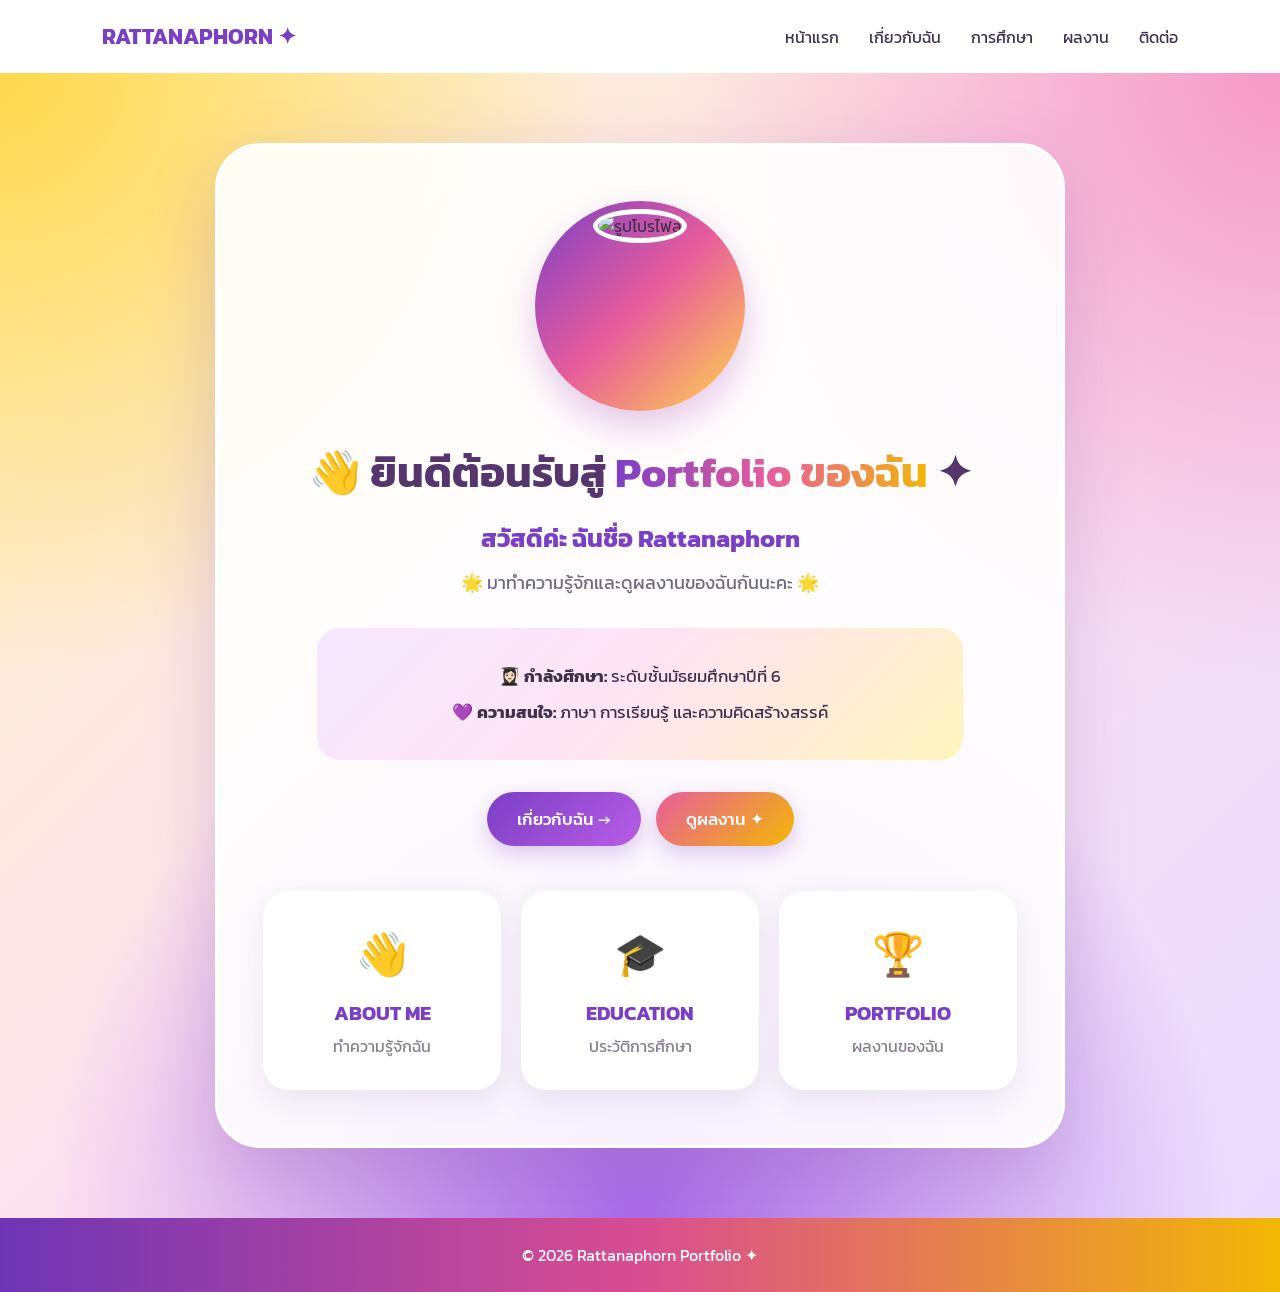
==== index.html @ 3941ef9f "index.html" ====
<!DOCTYPE html>
<html lang="th">

<head>
    <meta charset="UTF-8">
    <meta name="viewport" content="width=device-width, initial-scale=1.0">

    <title>Rattanaphorn Portfolio</title>

    <link rel="stylesheet" href="style.css">
</head>


<body>

    <!-- เมนู -->
    <nav>

        <div class="logo">
            RATTANAPHORN ✦
        </div>

        <ul>
            <li><a href="index.html">หน้าแรก</a></li>
            <li><a href="about.html">เกี่ยวกับฉัน</a></li>
            <li><a href="education.html">การศึกษา</a></li>
            <li><a href="portfolio.html">ผลงาน</a></li>
            <li><a href="contact.html">ติดต่อ</a></li>
        </ul>

    </nav>


    <!-- พื้นหลัง -->
    <main class="background">

        <!-- การ์ด Portfolio -->
        <div class="portfolio-card">


            <!-- รูปโปรไฟล์ -->
            <div class="profile-box">

                <img src="profile.jpg" alt="รูปโปรไฟล์">

            </div>


            <!-- ข้อความต้อนรับ -->

            <h1>
                👋 ยินดีต้อนรับสู่
                <span>Portfolio ของฉัน</span>
                ✦
            </h1>


            <h2>
                สวัสดีค่ะ ฉันชื่อ Rattanaphorn
            </h2>


            <p class="nickname">
                🌟 มาทำความรู้จักและดูผลงานของฉันกันนะคะ 🌟
            </p>


            <!-- ข้อมูลสั้น ๆ -->

            <div class="intro-box">

                <p>
                    👩🏻‍🎓 <b>กำลังศึกษา:</b> ระดับชั้นมัธยมศึกษาปีที่ 6
                </p>

                <p>
                    💜 <b>ความสนใจ:</b> ภาษา การเรียนรู้ และความคิดสร้างสรรค์
                </p>

            </div>


            <!-- ปุ่ม -->

            <div class="buttons">

                <a href="about.html" class="btn">
                    เกี่ยวกับฉัน →
                </a>

                <a href="portfolio.html" class="btn second-btn">
                    ดูผลงาน ✦
                </a>

            </div>


            <!-- กล่องเมนู -->

            <section class="menu-cards">

                <a href="about.html" class="mini-card">

                    <div class="emoji">👋</div>

                    <h3>ABOUT ME</h3>

                    <p>ทำความรู้จักฉัน</p>

                </a>


                <a href="education.html" class="mini-card">

                    <div class="emoji">🎓</div>

                    <h3>EDUCATION</h3>

                    <p>ประวัติการศึกษา</p>

                </a>


                <a href="portfolio.html" class="mini-card">

                    <div class="emoji">🏆</div>

                    <h3>PORTFOLIO</h3>

                    <p>ผลงานของฉัน</p>

                </a>


            </section>

        </div>

    </main>


    <footer>

        © 2026 Rattanaphorn Portfolio ✦

    </footer>


</body>

</html>
---- style.css ----
@import url('https://fonts.googleapis.com/css2?family=Kanit:wght@300;400;500;600;700&display=swap');

* {
    margin: 0;
    padding: 0;
    box-sizing: border-box;
}

body {
    font-family: 'Kanit', sans-serif;
    color: #40304f;
}


/* =====================
        เมนู
===================== */

nav {
    background: rgba(255,255,255,0.92);
    padding: 20px 8%;
    display: flex;
    justify-content: space-between;
    align-items: center;
    box-shadow: 0 4px 20px rgba(120,70,150,0.08);
}

.logo {
    font-size: 22px;
    font-weight: 700;
    color: #7b3fc6;
}

nav ul {
    display: flex;
    list-style: none;
    gap: 30px;
}

nav ul li a {
    text-decoration: none;
    color: #40304f;
    font-size: 16px;
    transition: 0.3s;
}

nav ul li a:hover {
    color: #e85d9b;
}


/* =====================
       พื้นหลัง
===================== */

.background {
    min-height: 100vh;
    padding: 70px 20px;

    background:
        radial-gradient(circle at top left, #ffd84d, transparent 35%),
        radial-gradient(circle at top right, #f59ac5, transparent 35%),
        radial-gradient(circle at bottom center, #a96be8, transparent 45%),
        linear-gradient(135deg, #fff5c9, #fce1f0, #eadcff);
}


/* =====================
       การ์ดหลัก
===================== */

.portfolio-card {
    width: 100%;
    max-width: 850px;
    margin: auto;

    background: rgba(255,255,255,0.9);

    border-radius: 45px;

    padding: 55px 45px;

    text-align: center;

    box-shadow:
        0 25px 70px rgba(112,60,150,0.22);

    border: 3px solid white;
}


/* =====================
       รูปโปรไฟล์
===================== */

.profile-box {
    width: 210px;
    height: 210px;

    margin: 0 auto 30px;

    padding: 8px;

    border-radius: 50%;

    background:
        linear-gradient(
            135deg,
            #7b3fc6,
            #e85d9b,
            #ffd84d
        );

    box-shadow:
        0 15px 35px rgba(170,80,180,0.3);
}

.profile-box img {
    width: 100%;
    height: 100%;

    object-fit: cover;

    border-radius: 50%;

    border: 5px solid white;
}


/* =====================
         ข้อความ
===================== */

h1 {
    font-size: 42px;
    margin-bottom: 15px;
    color: #56346e;
}

h1 span {
    background: linear-gradient(
        90deg,
        #7b3fc6,
        #e85d9b,
        #f2b705
    );

    -webkit-background-clip: text;
    -webkit-text-fill-color: transparent;
}

h2 {
    font-size: 25px;
    margin-bottom: 12px;
    color: #7b3fc6;
}

.nickname {
    font-size: 18px;
    color: #75677e;
    margin-bottom: 30px;
}


/* =====================
       กล่องข้อมูล
===================== */

.intro-box {
    background:
        linear-gradient(
            135deg,
            #f4e8ff,
            #ffe4f1,
            #fff4bd
        );

    border-radius: 25px;

    padding: 25px;

    max-width: 650px;

    margin: 0 auto 30px;

    border: 2px solid rgba(255,255,255,0.8);
}

.intro-box p {
    font-size: 17px;
    margin: 10px;
}


/* =====================
          ปุ่ม
===================== */

.buttons {
    display: flex;
    justify-content: center;
    gap: 15px;
    margin-bottom: 45px;
}

.btn {
    text-decoration: none;

    padding: 14px 30px;

    border-radius: 30px;

    color: white;

    font-size: 17px;

    font-weight: 500;

    background:
        linear-gradient(
            135deg,
            #7b3fc6,
            #b85de5
        );

    transition: 0.3s;

    box-shadow:
        0 8px 20px rgba(123,63,198,0.25);
}

.btn:hover {
    transform: translateY(-5px);
}


/* ปุ่มผลงาน */

.second-btn {
    background:
        linear-gradient(
            135deg,
            #e85d9b,
            #f2b705
        );
}


/* =====================
       การ์ดเมนู
===================== */

.menu-cards {
    display: grid;

    grid-template-columns:
        repeat(3, 1fr);

    gap: 20px;
}

.mini-card {
    text-decoration: none;

    color: #40304f;

    padding: 30px 15px;

    background: white;

    border-radius: 25px;

    box-shadow:
        0 10px 30px rgba(100,60,130,0.1);

    transition: 0.3s;

    border: 2px solid transparent;
}

.mini-card:hover {
    transform: translateY(-10px);

    border-color: #e85d9b;

    box-shadow:
        0 20px 40px rgba(180,80,160,0.2);
}

.emoji {
    font-size: 42px;
    margin-bottom: 12px;
}

.mini-card h3 {
    color: #7b3fc6;
    font-size: 20px;
}

.mini-card p {
    color: #8a7d91;
    margin-top: 6px;
}


/* =====================
        Footer
===================== */

footer {
    text-align: center;

    padding: 25px;

    color: white;

    background:
        linear-gradient(
            90deg,
            #6d35b5,
            #d94d91,
            #f2b705
        );
}


/* =====================
        มือถือ
===================== */

@media (max-width: 750px) {

    nav {
        flex-direction: column;
        gap: 15px;
    }

    nav ul {
        flex-wrap: wrap;
        justify-content: center;
        gap: 15px;
    }

    .portfolio-card {
        padding: 40px 20px;
        border-radius: 30px;
    }

    h1 {
        font-size: 30px;
    }

    .profile-box {
        width: 170px;
        height: 170px;
    }

    .menu-cards {
        grid-template-columns: 1fr;
    }

    .buttons {
        flex-direction: column;
        align-items: center;
    }
}
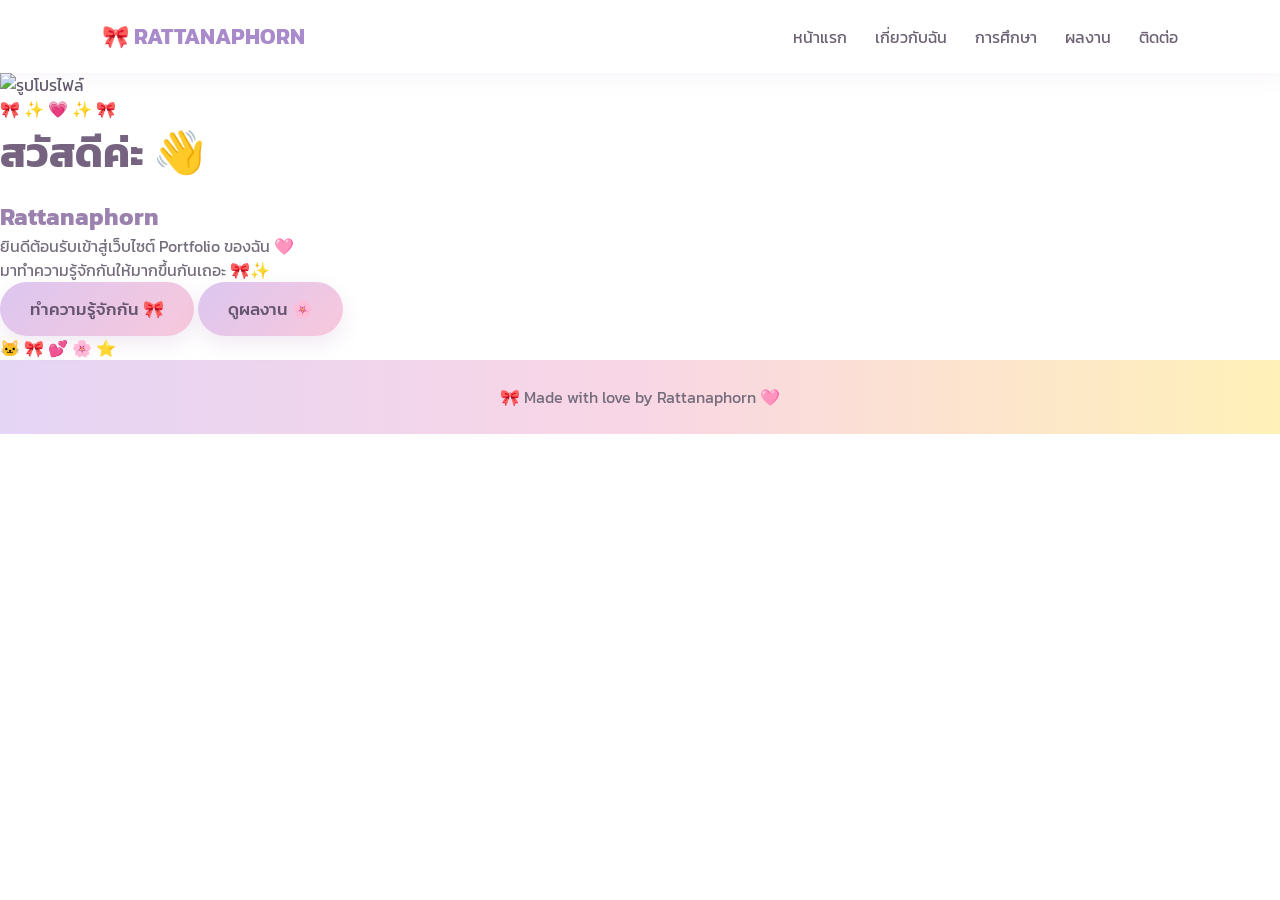
==== commit 8526e294: "index.html" ====
--- a/index.html
+++ b/index.html
@@ -1,138 +1,54 @@
 <!DOCTYPE html>
 <html lang="th">
-
 <head>
     <meta charset="UTF-8">
     <meta name="viewport" content="width=device-width, initial-scale=1.0">
-
     <title>Rattanaphorn Portfolio</title>
-
     <link rel="stylesheet" href="style.css">
 </head>
 
-
 <body>
 
-    <!-- เมนู -->
-    <nav>
-
-        <div class="logo">
-            RATTANAPHORN ✦
-        </div>
+    <nav class="navbar">
+        <div class="logo">🎀 RATTANAPHORN</div>
 
         <ul>
-            <li><a href="index.html">หน้าแรก</a></li>
+            <li><a href="index.html" class="active">หน้าแรก</a></li>
             <li><a href="about.html">เกี่ยวกับฉัน</a></li>
             <li><a href="education.html">การศึกษา</a></li>
             <li><a href="portfolio.html">ผลงาน</a></li>
             <li><a href="contact.html">ติดต่อ</a></li>
         </ul>
-
     </nav>
 
 
-    <!-- พื้นหลัง -->
-    <main class="background">
+    <main class="hero">
 
-        <!-- การ์ด Portfolio -->
-        <div class="portfolio-card">
+        <div class="hero-content">
 
-
-            <!-- รูปโปรไฟล์ -->
-            <div class="profile-box">
-
+            <div class="profile-circle">
                 <img src="profile.jpg" alt="รูปโปรไฟล์">
-
             </div>
 
+            <div class="sparkles">🎀 ✨ 💗 ✨ 🎀</div>
 
-            <!-- ข้อความต้อนรับ -->
+            <h1>สวัสดีค่ะ 👋</h1>
 
-            <h1>
-                👋 ยินดีต้อนรับสู่
-                <span>Portfolio ของฉัน</span>
-                ✦
-            </h1>
+            <h2>Rattanaphorn</h2>
 
-
-            <h2>
-                สวัสดีค่ะ ฉันชื่อ Rattanaphorn
-            </h2>
-
-
-            <p class="nickname">
-                🌟 มาทำความรู้จักและดูผลงานของฉันกันนะคะ 🌟
+            <p>
+                ยินดีต้อนรับเข้าสู่เว็บไซต์ Portfolio ของฉัน 🩷<br>
+                มาทำความรู้จักกันให้มากขึ้นกันเถอะ 🎀✨
             </p>
 
-
-            <!-- ข้อมูลสั้น ๆ -->
-
-            <div class="intro-box">
-
-                <p>
-                    👩🏻‍🎓 <b>กำลังศึกษา:</b> ระดับชั้นมัธยมศึกษาปีที่ 6
-                </p>
-
-                <p>
-                    💜 <b>ความสนใจ:</b> ภาษา การเรียนรู้ และความคิดสร้างสรรค์
-                </p>
-
+            <div class="hero-buttons">
+                <a href="about.html" class="btn">ทำความรู้จักกัน 🎀</a>
+                <a href="portfolio.html" class="btn btn-yellow">ดูผลงาน 🌸</a>
             </div>
 
-
-            <!-- ปุ่ม -->
-
-            <div class="buttons">
-
-                <a href="about.html" class="btn">
-                    เกี่ยวกับฉัน →
-                </a>
-
-                <a href="portfolio.html" class="btn second-btn">
-                    ดูผลงาน ✦
-                </a>
-
+            <div class="cute-icons">
+                🐱 🎀 💕 🌸 ⭐
             </div>
-
-
-            <!-- กล่องเมนู -->
-
-            <section class="menu-cards">
-
-                <a href="about.html" class="mini-card">
-
-                    <div class="emoji">👋</div>
-
-                    <h3>ABOUT ME</h3>
-
-                    <p>ทำความรู้จักฉัน</p>
-
-                </a>
-
-
-                <a href="education.html" class="mini-card">
-
-                    <div class="emoji">🎓</div>
-
-                    <h3>EDUCATION</h3>
-
-                    <p>ประวัติการศึกษา</p>
-
-                </a>
-
-
-                <a href="portfolio.html" class="mini-card">
-
-                    <div class="emoji">🏆</div>
-
-                    <h3>PORTFOLIO</h3>
-
-                    <p>ผลงานของฉัน</p>
-
-                </a>
-
-
-            </section>
 
         </div>
 
@@ -140,12 +56,8 @@
 
 
     <footer>
-
-        © 2026 Rattanaphorn Portfolio ✦
-
+        <p>🎀 Made with love by Rattanaphorn 🩷</p>
     </footer>
 
-
 </body>
-
 </html>
--- a/style.css
+++ b/style.css
@@ -8,7 +8,7 @@
 
 body {
     font-family: 'Kanit', sans-serif;
-    color: #40304f;
+    color: #5f5668;
 }
 
 
@@ -17,64 +17,95 @@
 ===================== */
 
 nav {
-    background: rgba(255,255,255,0.92);
+    background: rgba(255, 255, 255, 0.85);
+
     padding: 20px 8%;
+
     display: flex;
     justify-content: space-between;
     align-items: center;
-    box-shadow: 0 4px 20px rgba(120,70,150,0.08);
+
+    box-shadow: 0 4px 20px rgba(150, 120, 170, 0.08);
+
+    backdrop-filter: blur(10px);
 }
 
 .logo {
     font-size: 22px;
     font-weight: 700;
-    color: #7b3fc6;
+    color: #a98acb;
 }
 
 nav ul {
     display: flex;
     list-style: none;
-    gap: 30px;
+    gap: 28px;
 }
 
 nav ul li a {
     text-decoration: none;
-    color: #40304f;
+    color: #6b6173;
     font-size: 16px;
     transition: 0.3s;
 }
 
 nav ul li a:hover {
-    color: #e85d9b;
-}
-
-
-/* =====================
-       พื้นหลัง
-===================== */
-
-.background {
+    color: #e6a6c2;
+}
+
+
+/* =====================
+       พื้นหลังหน้าแรก
+===================== */
+
+.background,
+.page-background {
+
     min-height: 100vh;
+
     padding: 70px 20px;
 
     background:
-        radial-gradient(circle at top left, #ffd84d, transparent 35%),
-        radial-gradient(circle at top right, #f59ac5, transparent 35%),
-        radial-gradient(circle at bottom center, #a96be8, transparent 45%),
-        linear-gradient(135deg, #fff5c9, #fce1f0, #eadcff);
-}
-
-
-/* =====================
-       การ์ดหลัก
+
+    radial-gradient(
+        circle at top left,
+        #fff1b8,
+        transparent 35%
+    ),
+
+    radial-gradient(
+        circle at top right,
+        #f8c8dc,
+        transparent 35%
+    ),
+
+    radial-gradient(
+        circle at bottom center,
+        #dcc6f0,
+        transparent 45%
+    ),
+
+    linear-gradient(
+        135deg,
+        #fffdf8,
+        #fff8fc,
+        #f7f2ff
+    );
+}
+
+
+/* =====================
+      หน้าแรก
 ===================== */
 
 .portfolio-card {
+
     width: 100%;
     max-width: 850px;
+
     margin: auto;
 
-    background: rgba(255,255,255,0.9);
+    background: rgba(255, 255, 255, 0.88);
 
     border-radius: 45px;
 
@@ -83,9 +114,9 @@
     text-align: center;
 
     box-shadow:
-        0 25px 70px rgba(112,60,150,0.22);
-
-    border: 3px solid white;
+    0 20px 60px rgba(150, 120, 170, 0.15);
+
+    border: 2px solid white;
 }
 
 
@@ -94,6 +125,7 @@
 ===================== */
 
 .profile-box {
+
     width: 210px;
     height: 210px;
 
@@ -104,18 +136,20 @@
     border-radius: 50%;
 
     background:
-        linear-gradient(
-            135deg,
-            #7b3fc6,
-            #e85d9b,
-            #ffd84d
-        );
-
-    box-shadow:
-        0 15px 35px rgba(170,80,180,0.3);
+
+    linear-gradient(
+        135deg,
+        #dcc6f0,
+        #f8c8dc,
+        #fff1b8
+    );
+
+    box-shadow:
+    0 15px 35px rgba(180, 140, 190, 0.2);
 }
 
 .profile-box img {
+
     width: 100%;
     height: 100%;
 
@@ -134,15 +168,18 @@
 h1 {
     font-size: 42px;
     margin-bottom: 15px;
-    color: #56346e;
+    color: #75637f;
 }
 
 h1 span {
-    background: linear-gradient(
+
+    background:
+
+    linear-gradient(
         90deg,
-        #7b3fc6,
-        #e85d9b,
-        #f2b705
+        #b99ad8,
+        #e6a6c2,
+        #e8c96a
     );
 
     -webkit-background-clip: text;
@@ -150,45 +187,11 @@
 }
 
 h2 {
-    font-size: 25px;
-    margin-bottom: 12px;
-    color: #7b3fc6;
-}
-
-.nickname {
-    font-size: 18px;
-    color: #75677e;
-    margin-bottom: 30px;
-}
-
-
-/* =====================
-       กล่องข้อมูล
-===================== */
-
-.intro-box {
-    background:
-        linear-gradient(
-            135deg,
-            #f4e8ff,
-            #ffe4f1,
-            #fff4bd
-        );
-
-    border-radius: 25px;
-
-    padding: 25px;
-
-    max-width: 650px;
-
-    margin: 0 auto 30px;
-
-    border: 2px solid rgba(255,255,255,0.8);
-}
-
-.intro-box p {
-    font-size: 17px;
-    margin: 10px;
+    color: #9b82ae;
+}
+
+p {
+    color: #756d7c;
 }
 
 
@@ -197,130 +200,516 @@
 ===================== */
 
 .buttons {
+
     display: flex;
     justify-content: center;
+
     gap: 15px;
+
     margin-bottom: 45px;
 }
 
 .btn {
+
+    display: inline-block;
+
     text-decoration: none;
 
     padding: 14px 30px;
 
     border-radius: 30px;
 
-    color: white;
+    color: #66556f;
 
     font-size: 17px;
 
     font-weight: 500;
 
     background:
-        linear-gradient(
-            135deg,
-            #7b3fc6,
-            #b85de5
-        );
+
+    linear-gradient(
+        135deg,
+        #dcc6f0,
+        #f8c8dc
+    );
 
     transition: 0.3s;
 
     box-shadow:
-        0 8px 20px rgba(123,63,198,0.25);
+    0 8px 20px rgba(180, 140, 190, 0.18);
 }
 
 .btn:hover {
+
     transform: translateY(-5px);
-}
-
-
-/* ปุ่มผลงาน */
+
+    box-shadow:
+    0 15px 30px rgba(180, 140, 190, 0.25);
+}
+
+
+/* ปุ่มที่สอง */
 
 .second-btn {
-    background:
-        linear-gradient(
-            135deg,
-            #e85d9b,
-            #f2b705
-        );
-}
-
-
-/* =====================
-       การ์ดเมนู
-===================== */
-
-.menu-cards {
+
+    background:
+
+    linear-gradient(
+        135deg,
+        #fff1b8,
+        #f8c8dc
+    );
+}
+
+
+/* =====================
+      หัวข้อหน้า
+===================== */
+
+.page-container {
+
+    max-width: 1100px;
+    margin: auto;
+}
+
+.page-title {
+
+    text-align: center;
+
+    margin-bottom: 55px;
+}
+
+.page-title span {
+
+    font-size: 50px;
+}
+
+.page-title h1 {
+
+    margin-top: 10px;
+}
+
+.page-title p {
+
+    font-size: 18px;
+}
+
+
+/* =====================
+          ABOUT
+===================== */
+
+.about-grid {
+
     display: grid;
 
-    grid-template-columns:
-        repeat(3, 1fr);
-
-    gap: 20px;
-}
-
-.mini-card {
-    text-decoration: none;
-
-    color: #40304f;
-
-    padding: 30px 15px;
-
-    background: white;
+    grid-template-columns: 1fr 1.5fr;
+
+    gap: 45px;
+
+    align-items: center;
+
+    background: rgba(255,255,255,0.88);
+
+    padding: 45px;
+
+    border-radius: 40px;
+
+    box-shadow:
+    0 20px 50px rgba(150,120,170,0.12);
+}
+
+
+/* รูปหน้า About */
+
+.about-image {
+
+    width: 100%;
+
+    max-width: 350px;
+
+    margin: auto;
+
+    padding: 8px;
+
+    border-radius: 35px;
+
+    background:
+
+    linear-gradient(
+        135deg,
+        #dcc6f0,
+        #f8c8dc,
+        #fff1b8
+    );
+}
+
+.about-image img {
+
+    width: 100%;
+
+    display: block;
+
+    border-radius: 28px;
+}
+
+
+/* ข้อมูล About */
+
+.about-info h2 {
+
+    font-size: 30px;
+}
+
+.about-info p {
+
+    font-size: 17px;
+
+    line-height: 1.8;
+
+    margin-bottom: 15px;
+}
+
+
+.info-list {
+
+    margin: 25px 0;
+}
+
+.info-item {
+
+    background:
+
+    linear-gradient(
+        90deg,
+        #f4edfb,
+        #fff0f6
+    );
+
+    padding: 15px 20px;
+
+    border-radius: 18px;
+
+    margin-bottom: 12px;
+
+    color: #7b6b85;
+}
+
+.info-item span {
+
+    display: block;
+
+    color: #a98acb;
+
+    margin-top: 5px;
+}
+
+
+/* สิ่งที่สนใจ */
+
+.section-heading {
+
+    text-align: center;
+
+    margin: 70px 0 30px;
+}
+
+.interest-grid {
+
+    display: grid;
+
+    grid-template-columns: repeat(3, 1fr);
+
+    gap: 25px;
+}
+
+.interest-card {
+
+    background: rgba(255,255,255,0.9);
+
+    padding: 35px 25px;
+
+    border-radius: 30px;
+
+    text-align: center;
+
+    transition: 0.3s;
+
+    box-shadow:
+    0 10px 30px rgba(150,120,170,0.1);
+}
+
+.interest-card:hover {
+
+    transform: translateY(-10px);
+}
+
+.emoji {
+
+    font-size: 42px;
+
+    margin-bottom: 12px;
+}
+
+.interest-card h3 {
+
+    color: #a98acb;
+
+    margin-bottom: 10px;
+}
+
+
+/* =====================
+        EDUCATION
+===================== */
+
+.timeline {
+
+    max-width: 850px;
+
+    margin: auto;
+}
+
+.education-card {
+
+    display: flex;
+
+    gap: 25px;
+
+    align-items: center;
+
+    background: rgba(255,255,255,0.9);
+
+    padding: 30px;
+
+    border-radius: 30px;
+
+    margin-bottom: 25px;
+
+    box-shadow:
+    0 10px 30px rgba(150,120,170,0.1);
+
+    transition: 0.3s;
+}
+
+.education-card:hover {
+
+    transform: translateX(10px);
+}
+
+.education-icon {
+
+    font-size: 45px;
+
+    width: 90px;
+    height: 90px;
+
+    display: flex;
+
+    justify-content: center;
+    align-items: center;
 
     border-radius: 25px;
 
-    box-shadow:
-        0 10px 30px rgba(100,60,130,0.1);
+    background:
+
+    linear-gradient(
+        135deg,
+        #dcc6f0,
+        #f8c8dc,
+        #fff1b8
+    );
+}
+
+.year {
+
+    color: #d89ab8;
+
+    font-weight: 600;
+}
+
+.education-content h3 {
+
+    color: #a98acb;
+
+    margin-bottom: 8px;
+}
+
+
+/* เป้าหมาย */
+
+.goal-card {
+
+    text-align: center;
+
+    max-width: 750px;
+
+    margin: 60px auto 0;
+
+    padding: 45px;
+
+    background:
+
+    linear-gradient(
+        135deg,
+        #e5d5f5,
+        #f9d6e5,
+        #fff1b8
+    );
+
+    border-radius: 40px;
+
+    box-shadow:
+    0 20px 50px rgba(150,120,170,0.15);
+}
+
+.goal-icon {
+
+    font-size: 50px;
+}
+
+.goal-card h2 {
+
+    margin: 15px;
+
+    color: #806b8d;
+}
+
+.goal-card p {
+
+    font-size: 17px;
+
+    line-height: 1.8;
+
+    margin-bottom: 25px;
+}
+
+
+/* =====================
+         PORTFOLIO
+===================== */
+
+.portfolio-grid {
+
+    display: grid;
+
+    grid-template-columns: repeat(2, 1fr);
+
+    gap: 30px;
+}
+
+.work-card {
+
+    background: rgba(255,255,255,0.92);
+
+    border-radius: 30px;
+
+    overflow: hidden;
+
+    box-shadow:
+    0 15px 40px rgba(150,120,170,0.12);
 
     transition: 0.3s;
-
-    border: 2px solid transparent;
-}
-
-.mini-card:hover {
-    transform: translateY(-10px);
-
-    border-color: #e85d9b;
-
-    box-shadow:
-        0 20px 40px rgba(180,80,160,0.2);
-}
-
-.emoji {
-    font-size: 42px;
-    margin-bottom: 12px;
-}
-
-.mini-card h3 {
-    color: #7b3fc6;
-    font-size: 20px;
-}
-
-.mini-card p {
-    color: #8a7d91;
-    margin-top: 6px;
-}
-
-
-/* =====================
-        Footer
+}
+
+.work-card:hover {
+
+    transform: translateY(-12px);
+}
+
+.work-image {
+
+    height: 250px;
+
+    overflow: hidden;
+
+    background:
+
+    linear-gradient(
+        135deg,
+        #f3eafa,
+        #fde7f0,
+        #fff5ca
+    );
+}
+
+.work-image img {
+
+    width: 100%;
+    height: 100%;
+
+    object-fit: cover;
+
+    transition: 0.5s;
+}
+
+.work-card:hover img {
+
+    transform: scale(1.08);
+}
+
+.work-info {
+
+    padding: 25px;
+}
+
+.work-info h2 {
+
+    margin: 12px 0;
+}
+
+
+/* ป้าย */
+
+.tag {
+
+    display: inline-block;
+
+    padding: 6px 15px;
+
+    border-radius: 20px;
+
+    color: #67576f;
+
+    font-size: 14px;
+}
+
+.purple {
+
+    background: #e5d5f5;
+}
+
+.pink {
+
+    background: #f9d6e5;
+}
+
+.yellow {
+
+    background: #fff1b8;
+}
+
+
+/* =====================
+         Footer
 ===================== */
 
 footer {
+
     text-align: center;
 
     padding: 25px;
 
-    color: white;
-
-    background:
-        linear-gradient(
-            90deg,
-            #6d35b5,
-            #d94d91,
-            #f2b705
-        );
+    color: #75637f;
+
+    background:
+
+    linear-gradient(
+        90deg,
+        #e5d5f5,
+        #f9d6e5,
+        #fff1b8
+    );
 }
 
 
@@ -331,36 +720,54 @@
 @media (max-width: 750px) {
 
     nav {
+
         flex-direction: column;
+
         gap: 15px;
     }
 
     nav ul {
+
         flex-wrap: wrap;
+
         justify-content: center;
+
         gap: 15px;
     }
 
-    .portfolio-card {
-        padding: 40px 20px;
-        border-radius: 30px;
+    .about-grid {
+
+        grid-template-columns: 1fr;
+
+        padding: 30px 20px;
     }
 
-    h1 {
-        font-size: 30px;
+    .interest-grid {
+
+        grid-template-columns: 1fr;
     }
 
+    .portfolio-grid {
+
+        grid-template-columns: 1fr;
+    }
+
+    .education-card {
+
+        flex-direction: column;
+
+        text-align: center;
+    }
+
+    .page-title h1 {
+
+        font-size: 32px;
+    }
+
     .profile-box {
+
         width: 170px;
         height: 170px;
     }
 
-    .menu-cards {
-        grid-template-columns: 1fr;
-    }
-
-    .buttons {
-        flex-direction: column;
-        align-items: center;
-    }
-}
+}
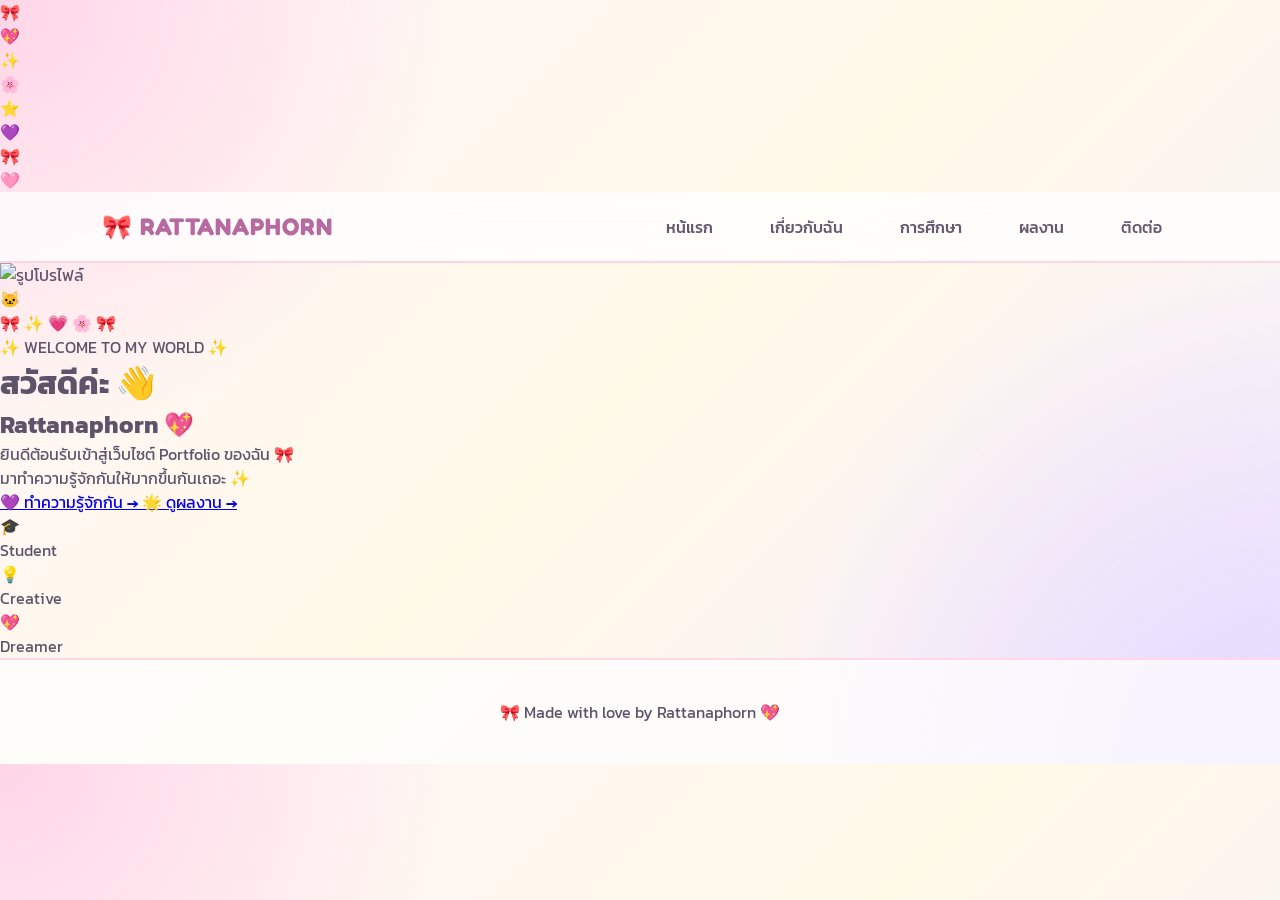
==== commit a4b11029: "index.html" ====
--- a/index.html
+++ b/index.html
@@ -1,63 +1,198 @@
 <!DOCTYPE html>
 <html lang="th">
+
 <head>
     <meta charset="UTF-8">
     <meta name="viewport" content="width=device-width, initial-scale=1.0">
+
     <title>Rattanaphorn Portfolio</title>
+
     <link rel="stylesheet" href="style.css">
 </head>
 
-<body>
 
-    <nav class="navbar">
-        <div class="logo">🎀 RATTANAPHORN</div>
+<body class="home-page">
+
+
+    <!-- ของตกแต่งพื้นหลัง -->
+    <div class="bg-shape shape1"></div>
+    <div class="bg-shape shape2"></div>
+    <div class="bg-shape shape3"></div>
+
+
+    <!-- ของตกแต่งลอย -->
+    <div class="float-item item1">🎀</div>
+    <div class="float-item item2">💖</div>
+    <div class="float-item item3">✨</div>
+    <div class="float-item item4">🌸</div>
+    <div class="float-item item5">⭐</div>
+    <div class="float-item item6">💜</div>
+    <div class="float-item item7">🎀</div>
+    <div class="float-item item8">🩷</div>
+
+
+    <!-- เมนู -->
+    <nav>
+
+        <div class="logo">
+            🎀 RATTANAPHORN
+        </div>
+
 
         <ul>
-            <li><a href="index.html" class="active">หน้าแรก</a></li>
+            <li><a href="index.html">หน้แรก</a></li>
             <li><a href="about.html">เกี่ยวกับฉัน</a></li>
             <li><a href="education.html">การศึกษา</a></li>
             <li><a href="portfolio.html">ผลงาน</a></li>
             <li><a href="contact.html">ติดต่อ</a></li>
         </ul>
+
     </nav>
 
 
+
+    <!-- เนื้อหาหลัก -->
     <main class="hero">
 
-        <div class="hero-content">
 
-            <div class="profile-circle">
-                <img src="profile.jpg" alt="รูปโปรไฟล์">
-            </div>
+        <!-- โปรไฟล์ -->
+        <div class="profile-wrapper">
 
-            <div class="sparkles">🎀 ✨ 💗 ✨ 🎀</div>
+            <div class="profile-glow"></div>
 
-            <h1>สวัสดีค่ะ 👋</h1>
+            <div class="profile">
 
-            <h2>Rattanaphorn</h2>
+                <!-- เปลี่ยนรูปตรง YOUR-IMAGE.jpg -->
+                <img src="YOUR-IMAGE.jpg" alt="รูปโปรไฟล์">
 
-            <p>
-                ยินดีต้อนรับเข้าสู่เว็บไซต์ Portfolio ของฉัน 🩷<br>
-                มาทำความรู้จักกันให้มากขึ้นกันเถอะ 🎀✨
-            </p>
+                <!-- ถ้ายังไม่มีรูป จะใช้ emoji ก่อน -->
+                <div class="profile-emoji">🐱</div>
 
-            <div class="hero-buttons">
-                <a href="about.html" class="btn">ทำความรู้จักกัน 🎀</a>
-                <a href="portfolio.html" class="btn btn-yellow">ดูผลงาน 🌸</a>
-            </div>
-
-            <div class="cute-icons">
-                🐱 🎀 💕 🌸 ⭐
             </div>
 
         </div>
 
+
+
+        <!-- ข้อความตกแต่ง -->
+        <div class="cute-icons">
+
+            <span>🎀</span>
+            <span>✨</span>
+            <span>💗</span>
+            <span>🌸</span>
+            <span>🎀</span>
+
+        </div>
+
+
+
+        <p class="welcome-text">
+            ✨ WELCOME TO MY WORLD ✨
+        </p>
+
+
+        <h1>
+
+            สวัสดีค่ะ
+
+            <span class="wave">👋</span>
+
+        </h1>
+
+
+        <h2>
+            Rattanaphorn 💖
+        </h2>
+
+
+        <p class="intro">
+
+            ยินดีต้อนรับเข้าสู่เว็บไซต์ Portfolio ของฉัน 🎀<br>
+
+            มาทำความรู้จักกันให้มากขึ้นกันเถอะ ✨
+
+        </p>
+
+
+
+        <!-- ปุ่ม -->
+        <div class="button-group">
+
+            <a href="about.html" class="cute-btn purple-btn">
+
+                <span>💜</span>
+
+                ทำความรู้จักกัน
+
+                <b>→</b>
+
+            </a>
+
+
+            <a href="portfolio.html" class="cute-btn yellow-btn">
+
+                <span>🌟</span>
+
+                ดูผลงาน
+
+                <b>→</b>
+
+            </a>
+
+        </div>
+
+
+
+        <!-- กล่องข้อมูลน่ารัก -->
+        <div class="mini-info">
+
+            <div class="info-card">
+
+                <span>🎓</span>
+
+                <p>Student</p>
+
+            </div>
+
+
+            <div class="info-card">
+
+                <span>💡</span>
+
+                <p>Creative</p>
+
+            </div>
+
+
+            <div class="info-card">
+
+                <span>💖</span>
+
+                <p>Dreamer</p>
+
+            </div>
+
+        </div>
+
+
     </main>
 
 
+
+    <!-- Footer -->
+
     <footer>
-        <p>🎀 Made with love by Rattanaphorn 🩷</p>
+
+        <span>🎀</span>
+
+        Made with love by Rattanaphorn
+
+        <span>💖</span>
+
     </footer>
 
+
 </body>
+
 </html>
--- a/style.css
+++ b/style.css
@@ -1,137 +1,273 @@
-@import url('https://fonts.googleapis.com/css2?family=Kanit:wght@300;400;500;600;700&display=swap');
-
-* {
+@import url('https://fonts.googleapis.com/css2?family=Kanit:wght@300;400;500;600;700&family=Fredoka:wght@400;500;600;700&display=swap');
+
+
+*{
     margin: 0;
     padding: 0;
     box-sizing: border-box;
 }
 
-body {
+
+html{
+    scroll-behavior: smooth;
+}
+
+
+body{
+
     font-family: 'Kanit', sans-serif;
-    color: #5f5668;
-}
-
-
-/* =====================
-        เมนู
-===================== */
-
-nav {
-    background: rgba(255, 255, 255, 0.85);
-
-    padding: 20px 8%;
-
-    display: flex;
-    justify-content: space-between;
-    align-items: center;
-
-    box-shadow: 0 4px 20px rgba(150, 120, 170, 0.08);
-
-    backdrop-filter: blur(10px);
-}
-
-.logo {
-    font-size: 22px;
-    font-weight: 700;
-    color: #a98acb;
-}
-
-nav ul {
-    display: flex;
-    list-style: none;
-    gap: 28px;
-}
-
-nav ul li a {
-    text-decoration: none;
-    color: #6b6173;
-    font-size: 16px;
-    transition: 0.3s;
-}
-
-nav ul li a:hover {
-    color: #e6a6c2;
-}
-
-
-/* =====================
-       พื้นหลังหน้าแรก
-===================== */
-
-.background,
-.page-background {
-
-    min-height: 100vh;
-
-    padding: 70px 20px;
 
     background:
 
     radial-gradient(
         circle at top left,
-        #fff1b8,
+        #ffd6e7,
+        transparent 30%
+    ),
+
+    radial-gradient(
+        circle at bottom right,
+        #e4d7ff,
         transparent 35%
     ),
 
-    radial-gradient(
-        circle at top right,
-        #f8c8dc,
-        transparent 35%
-    ),
-
-    radial-gradient(
-        circle at bottom center,
-        #dcc6f0,
-        transparent 45%
-    ),
-
     linear-gradient(
         135deg,
-        #fffdf8,
-        #fff8fc,
-        #f7f2ff
+        #fff5fa,
+        #fff9e8,
+        #f8f1ff
     );
-}
-
-
-/* =====================
-      หน้าแรก
-===================== */
-
-.portfolio-card {
+
+    color: #5d536b;
+
+    overflow-x: hidden;
+
+}
+
+
+
+/* =========================
+   NAVIGATION
+========================= */
+
+nav{
 
     width: 100%;
-    max-width: 850px;
-
-    margin: auto;
-
-    background: rgba(255, 255, 255, 0.88);
-
-    border-radius: 45px;
-
-    padding: 55px 45px;
-
-    text-align: center;
-
-    box-shadow:
-    0 20px 60px rgba(150, 120, 170, 0.15);
-
-    border: 2px solid white;
-}
-
-
-/* =====================
-       รูปโปรไฟล์
-===================== */
-
-.profile-box {
-
-    width: 210px;
-    height: 210px;
-
-    margin: 0 auto 30px;
-
-    padding: 8px;
+
+    padding: 20px 8%;
+
+    display: flex;
+
+    justify-content: space-between;
+
+    align-items: center;
+
+    background: rgba(255,255,255,0.75);
+
+    backdrop-filter: blur(15px);
+
+    position: sticky;
+
+    top: 0;
+
+    z-index: 100;
+
+    border-bottom: 2px solid #ffd4e5;
+
+}
+
+
+.logo{
+
+    font-family: 'Fredoka', sans-serif;
+
+    font-size: 24px;
+
+    font-weight: 700;
+
+    color: #b66aa1;
+
+    letter-spacing: 1px;
+
+}
+
+
+nav ul{
+
+    display: flex;
+
+    gap: 25px;
+
+    list-style: none;
+
+}
+
+
+nav ul li a{
+
+    text-decoration: none;
+
+    color: #66596f;
+
+    font-weight: 500;
+
+    padding: 10px 16px;
+
+    border-radius: 30px;
+
+    transition: 0.3s;
+
+}
+
+
+nav ul li a:hover{
+
+    background: #ffd6e7;
+
+    color: #a94f85;
+
+    transform: translateY(-3px);
+
+}
+
+
+
+/* =========================
+   FLOATING DECORATION
+========================= */
+
+.floating{
+
+    position: fixed;
+
+    z-index: -1;
+
+    animation: float 5s ease-in-out infinite;
+
+    opacity: 0.8;
+
+}
+
+
+.bow1{
+
+    font-size: 45px;
+
+    top: 20%;
+
+    left: 4%;
+
+}
+
+
+.bow2{
+
+    font-size: 50px;
+
+    bottom: 20%;
+
+    right: 5%;
+
+    animation-delay: 2s;
+
+}
+
+
+.heart1{
+
+    font-size: 35px;
+
+    top: 45%;
+
+    right: 8%;
+
+}
+
+
+.heart2{
+
+    font-size: 40px;
+
+    bottom: 10%;
+
+    left: 8%;
+
+    animation-delay: 1s;
+
+}
+
+
+.star1{
+
+    font-size: 30px;
+
+    top: 30%;
+
+    right: 15%;
+
+}
+
+
+.star2{
+
+    font-size: 35px;
+
+    bottom: 30%;
+
+    left: 15%;
+
+}
+
+
+
+@keyframes float{
+
+    0%{
+        transform: translateY(0px) rotate(0deg);
+    }
+
+    50%{
+        transform: translateY(-20px) rotate(10deg);
+    }
+
+    100%{
+        transform: translateY(0px) rotate(0deg);
+    }
+
+}
+
+
+
+/* =========================
+   HERO
+========================= */
+
+.about-hero{
+
+    max-width: 1200px;
+
+    margin: 70px auto;
+
+    padding: 50px;
+
+    display: flex;
+
+    align-items: center;
+
+    justify-content: center;
+
+    gap: 70px;
+
+}
+
+
+.about-photo{
+
+    width: 320px;
+
+    height: 320px;
+
+    padding: 12px;
 
     border-radius: 50%;
 
@@ -139,635 +275,516 @@
 
     linear-gradient(
         135deg,
-        #dcc6f0,
-        #f8c8dc,
-        #fff1b8
+        #ffb7d2,
+        #e4c8ff,
+        #ffe3a3
     );
 
     box-shadow:
-    0 15px 35px rgba(180, 140, 190, 0.2);
-}
-
-.profile-box img {
+
+    0 20px 40px rgba(180,120,170,0.25);
+
+    animation: photoFloat 4s ease-in-out infinite;
+
+}
+
+
+.about-photo img{
 
     width: 100%;
+
     height: 100%;
 
     object-fit: cover;
 
     border-radius: 50%;
 
-    border: 5px solid white;
-}
-
-
-/* =====================
-         ข้อความ
-===================== */
-
-h1 {
-    font-size: 42px;
+    border: 8px solid white;
+
+}
+
+
+@keyframes photoFloat{
+
+    0%{
+        transform: translateY(0);
+    }
+
+    50%{
+        transform: translateY(-15px);
+    }
+
+    100%{
+        transform: translateY(0);
+    }
+
+}
+
+
+.about-intro{
+
+    max-width: 550px;
+
+}
+
+
+.mini-title{
+
+    display: inline-block;
+
+    padding: 10px 20px;
+
+    background: #ffe0ed;
+
+    border-radius: 30px;
+
+    color: #b75d91;
+
+    font-weight: 600;
+
+    margin-bottom: 20px;
+
+}
+
+
+.about-intro h1{
+
+    font-family: 'Fredoka', sans-serif;
+
+    font-size: 65px;
+
+    color: #6b5c78;
+
+    margin-bottom: 10px;
+
+}
+
+
+.about-intro h1 span{
+
+    color: #ff78ad;
+
+}
+
+
+.about-intro h2{
+
+    font-size: 28px;
+
     margin-bottom: 15px;
-    color: #75637f;
-}
-
-h1 span {
-
-    background:
-
-    linear-gradient(
-        90deg,
-        #b99ad8,
-        #e6a6c2,
-        #e8c96a
-    );
-
-    -webkit-background-clip: text;
-    -webkit-text-fill-color: transparent;
-}
-
-h2 {
-    color: #9b82ae;
-}
-
-p {
-    color: #756d7c;
-}
-
-
-/* =====================
-          ปุ่ม
-===================== */
-
-.buttons {
-
-    display: flex;
-    justify-content: center;
-
-    gap: 15px;
-
-    margin-bottom: 45px;
-}
-
-.btn {
+
+}
+
+
+.about-intro h2 span{
+
+    color: #d26aa3;
+
+}
+
+
+.about-intro p{
+
+    font-size: 18px;
+
+    line-height: 1.8;
+
+    margin-bottom: 30px;
+
+}
+
+
+.cute-button{
 
     display: inline-block;
 
+    padding: 16px 32px;
+
     text-decoration: none;
 
-    padding: 14px 30px;
-
-    border-radius: 30px;
-
-    color: #66556f;
+    border-radius: 50px;
+
+    color: white;
+
+    font-weight: 600;
 
     font-size: 17px;
-
-    font-weight: 500;
 
     background:
 
     linear-gradient(
         135deg,
-        #dcc6f0,
-        #f8c8dc
+        #ff9fbd,
+        #cba8ff,
+        #ffd278
     );
 
+    box-shadow:
+
+    0 10px 25px rgba(200,130,180,0.35);
+
     transition: 0.3s;
 
+}
+
+
+.cute-button:hover{
+
+    transform: translateY(-5px) scale(1.05);
+
     box-shadow:
-    0 8px 20px rgba(180, 140, 190, 0.18);
-}
-
-.btn:hover {
-
-    transform: translateY(-5px);
+
+    0 15px 35px rgba(200,130,180,0.45);
+
+}
+
+
+
+/* =========================
+   CARDS
+========================= */
+
+.about-container{
+
+    max-width: 1100px;
+
+    margin: auto;
+
+    padding: 20px 20px 100px;
+
+    display: grid;
+
+    grid-template-columns: repeat(auto-fit,minmax(300px,1fr));
+
+    gap: 30px;
+
+}
+
+
+.cute-card{
+
+    padding: 35px;
+
+    border-radius: 35px;
+
+    background: rgba(255,255,255,0.75);
+
+    backdrop-filter: blur(15px);
 
     box-shadow:
-    0 15px 30px rgba(180, 140, 190, 0.25);
-}
-
-
-/* ปุ่มที่สอง */
-
-.second-btn {
+
+    0 15px 40px rgba(150,100,150,0.12);
+
+    transition: 0.4s;
+
+    border: 2px solid rgba(255,255,255,0.8);
+
+}
+
+
+.cute-card:hover{
+
+    transform: translateY(-12px) rotate(1deg);
+
+    box-shadow:
+
+    0 25px 50px rgba(170,110,160,0.22);
+
+}
+
+
+.card-icon{
+
+    width: 70px;
+
+    height: 70px;
+
+    display: flex;
+
+    align-items: center;
+
+    justify-content: center;
+
+    font-size: 35px;
+
+    border-radius: 25px;
+
+    margin-bottom: 20px;
+
+}
+
+
+.pink-card .card-icon{
+
+    background: #ffe0ed;
+
+}
+
+
+.purple-card .card-icon{
+
+    background: #eadcff;
+
+}
+
+
+.yellow-card .card-icon{
+
+    background: #fff0bf;
+
+}
+
+
+.cute-card h2{
+
+    font-family: 'Fredoka', sans-serif;
+
+    font-size: 28px;
+
+    margin-bottom: 20px;
+
+    color: #66546f;
+
+}
+
+
+
+/* =========================
+   INFO BOX
+========================= */
+
+.info-box{
+
+    display: flex;
+
+    flex-direction: column;
+
+    gap: 12px;
+
+}
+
+
+.info-box p{
+
+    padding: 13px;
+
+    background: #fff8fb;
+
+    border-radius: 15px;
+
+    transition: 0.3s;
+
+}
+
+
+.info-box p:hover{
+
+    transform: translateX(8px);
+
+    background: #ffe8f2;
+
+}
+
+
+.info-box span{
+
+    font-weight: 600;
+
+    color: #b85d90;
+
+}
+
+
+
+/* =========================
+   HOBBY
+========================= */
+
+.hobby-grid{
+
+    display: grid;
+
+    grid-template-columns: 1fr 1fr;
+
+    gap: 15px;
+
+}
+
+
+.hobby{
+
+    padding: 20px;
+
+    text-align: center;
+
+    font-size: 32px;
+
+    background: #faf5ff;
+
+    border-radius: 25px;
+
+    transition: 0.3s;
+
+}
+
+
+.hobby p{
+
+    font-size: 14px;
+
+    margin-top: 8px;
+
+}
+
+
+.hobby:hover{
+
+    transform: scale(1.08) rotate(-2deg);
+
+    background: #eadcff;
+
+}
+
+
+
+/* =========================
+   GOAL
+========================= */
+
+.goal-text{
+
+    line-height: 1.8;
+
+    margin-bottom: 25px;
+
+}
+
+
+.quote-box{
+
+    padding: 25px;
+
+    text-align: center;
+
+    border-radius: 25px;
 
     background:
 
     linear-gradient(
         135deg,
-        #fff1b8,
-        #f8c8dc
+        #fff1c8,
+        #ffe3ee,
+        #e8d9ff
     );
-}
-
-
-/* =====================
-      หัวข้อหน้า
-===================== */
-
-.page-container {
-
-    max-width: 1100px;
-    margin: auto;
-}
-
-.page-title {
+
+}
+
+
+.quote-icon{
+
+    font-size: 35px;
+
+}
+
+
+.quote-box p{
+
+    font-family: 'Fredoka', sans-serif;
+
+    font-size: 19px;
+
+    font-weight: 600;
+
+    margin: 10px 0;
+
+}
+
+
+.quote-box span{
+
+    font-size: 14px;
+
+}
+
+
+
+/* =========================
+   FOOTER
+========================= */
+
+footer{
 
     text-align: center;
 
-    margin-bottom: 55px;
-}
-
-.page-title span {
-
-    font-size: 50px;
-}
-
-.page-title h1 {
-
-    margin-top: 10px;
-}
-
-.page-title p {
-
-    font-size: 18px;
-}
-
-
-/* =====================
-          ABOUT
-===================== */
-
-.about-grid {
-
-    display: grid;
-
-    grid-template-columns: 1fr 1.5fr;
-
-    gap: 45px;
-
-    align-items: center;
-
-    background: rgba(255,255,255,0.88);
-
-    padding: 45px;
-
-    border-radius: 40px;
-
-    box-shadow:
-    0 20px 50px rgba(150,120,170,0.12);
-}
-
-
-/* รูปหน้า About */
-
-.about-image {
-
-    width: 100%;
-
-    max-width: 350px;
-
-    margin: auto;
-
-    padding: 8px;
-
-    border-radius: 35px;
-
-    background:
-
-    linear-gradient(
-        135deg,
-        #dcc6f0,
-        #f8c8dc,
-        #fff1b8
-    );
-}
-
-.about-image img {
-
-    width: 100%;
-
-    display: block;
-
-    border-radius: 28px;
-}
-
-
-/* ข้อมูล About */
-
-.about-info h2 {
-
-    font-size: 30px;
-}
-
-.about-info p {
-
-    font-size: 17px;
-
-    line-height: 1.8;
-
-    margin-bottom: 15px;
-}
-
-
-.info-list {
-
-    margin: 25px 0;
-}
-
-.info-item {
-
-    background:
-
-    linear-gradient(
-        90deg,
-        #f4edfb,
-        #fff0f6
-    );
-
-    padding: 15px 20px;
-
-    border-radius: 18px;
-
-    margin-bottom: 12px;
-
-    color: #7b6b85;
-}
-
-.info-item span {
-
-    display: block;
-
-    color: #a98acb;
-
-    margin-top: 5px;
-}
-
-
-/* สิ่งที่สนใจ */
-
-.section-heading {
-
-    text-align: center;
-
-    margin: 70px 0 30px;
-}
-
-.interest-grid {
-
-    display: grid;
-
-    grid-template-columns: repeat(3, 1fr);
-
-    gap: 25px;
-}
-
-.interest-card {
-
-    background: rgba(255,255,255,0.9);
-
-    padding: 35px 25px;
-
-    border-radius: 30px;
-
-    text-align: center;
-
-    transition: 0.3s;
-
-    box-shadow:
-    0 10px 30px rgba(150,120,170,0.1);
-}
-
-.interest-card:hover {
-
-    transform: translateY(-10px);
-}
-
-.emoji {
-
-    font-size: 42px;
-
-    margin-bottom: 12px;
-}
-
-.interest-card h3 {
-
-    color: #a98acb;
+    padding: 40px;
+
+    background: rgba(255,255,255,0.7);
+
+    border-top: 2px solid #ffd8e7;
+
+}
+
+
+.footer-hearts{
+
+    font-size: 25px;
 
     margin-bottom: 10px;
-}
-
-
-/* =====================
-        EDUCATION
-===================== */
-
-.timeline {
-
-    max-width: 850px;
-
-    margin: auto;
-}
-
-.education-card {
-
-    display: flex;
-
-    gap: 25px;
-
-    align-items: center;
-
-    background: rgba(255,255,255,0.9);
-
-    padding: 30px;
-
-    border-radius: 30px;
-
-    margin-bottom: 25px;
-
-    box-shadow:
-    0 10px 30px rgba(150,120,170,0.1);
-
-    transition: 0.3s;
-}
-
-.education-card:hover {
-
-    transform: translateX(10px);
-}
-
-.education-icon {
-
-    font-size: 45px;
-
-    width: 90px;
-    height: 90px;
-
-    display: flex;
-
-    justify-content: center;
-    align-items: center;
-
-    border-radius: 25px;
-
-    background:
-
-    linear-gradient(
-        135deg,
-        #dcc6f0,
-        #f8c8dc,
-        #fff1b8
-    );
-}
-
-.year {
-
-    color: #d89ab8;
-
-    font-weight: 600;
-}
-
-.education-content h3 {
-
-    color: #a98acb;
-
-    margin-bottom: 8px;
-}
-
-
-/* เป้าหมาย */
-
-.goal-card {
-
-    text-align: center;
-
-    max-width: 750px;
-
-    margin: 60px auto 0;
-
-    padding: 45px;
-
-    background:
-
-    linear-gradient(
-        135deg,
-        #e5d5f5,
-        #f9d6e5,
-        #fff1b8
-    );
-
-    border-radius: 40px;
-
-    box-shadow:
-    0 20px 50px rgba(150,120,170,0.15);
-}
-
-.goal-icon {
-
-    font-size: 50px;
-}
-
-.goal-card h2 {
-
-    margin: 15px;
-
-    color: #806b8d;
-}
-
-.goal-card p {
-
-    font-size: 17px;
-
-    line-height: 1.8;
-
-    margin-bottom: 25px;
-}
-
-
-/* =====================
-         PORTFOLIO
-===================== */
-
-.portfolio-grid {
-
-    display: grid;
-
-    grid-template-columns: repeat(2, 1fr);
-
-    gap: 30px;
-}
-
-.work-card {
-
-    background: rgba(255,255,255,0.92);
-
-    border-radius: 30px;
-
-    overflow: hidden;
-
-    box-shadow:
-    0 15px 40px rgba(150,120,170,0.12);
-
-    transition: 0.3s;
-}
-
-.work-card:hover {
-
-    transform: translateY(-12px);
-}
-
-.work-image {
-
-    height: 250px;
-
-    overflow: hidden;
-
-    background:
-
-    linear-gradient(
-        135deg,
-        #f3eafa,
-        #fde7f0,
-        #fff5ca
-    );
-}
-
-.work-image img {
-
-    width: 100%;
-    height: 100%;
-
-    object-fit: cover;
-
-    transition: 0.5s;
-}
-
-.work-card:hover img {
-
-    transform: scale(1.08);
-}
-
-.work-info {
-
-    padding: 25px;
-}
-
-.work-info h2 {
-
-    margin: 12px 0;
-}
-
-
-/* ป้าย */
-
-.tag {
-
-    display: inline-block;
-
-    padding: 6px 15px;
-
-    border-radius: 20px;
-
-    color: #67576f;
-
-    font-size: 14px;
-}
-
-.purple {
-
-    background: #e5d5f5;
-}
-
-.pink {
-
-    background: #f9d6e5;
-}
-
-.yellow {
-
-    background: #fff1b8;
-}
-
-
-/* =====================
-         Footer
-===================== */
-
-footer {
-
-    text-align: center;
-
-    padding: 25px;
-
-    color: #75637f;
-
-    background:
-
-    linear-gradient(
-        90deg,
-        #e5d5f5,
-        #f9d6e5,
-        #fff1b8
-    );
-}
-
-
-/* =====================
-        มือถือ
-===================== */
-
-@media (max-width: 750px) {
-
-    nav {
+
+}
+
+
+
+/* =========================
+   MOBILE
+========================= */
+
+@media(max-width: 768px){
+
+    nav{
 
         flex-direction: column;
 
         gap: 15px;
-    }
-
-    nav ul {
+
+    }
+
+
+    nav ul{
 
         flex-wrap: wrap;
 
         justify-content: center;
 
-        gap: 15px;
-    }
-
-    .about-grid {
-
-        grid-template-columns: 1fr;
-
-        padding: 30px 20px;
-    }
-
-    .interest-grid {
-
-        grid-template-columns: 1fr;
-    }
-
-    .portfolio-grid {
-
-        grid-template-columns: 1fr;
-    }
-
-    .education-card {
+        gap: 8px;
+
+    }
+
+
+    .about-hero{
 
         flex-direction: column;
 
         text-align: center;
-    }
-
-    .page-title h1 {
-
-        font-size: 32px;
-    }
-
-    .profile-box {
-
-        width: 170px;
-        height: 170px;
-    }
-
-}
+
+        padding: 30px;
+
+    }
+
+
+    .about-photo{
+
+        width: 230px;
+
+        height: 230px;
+
+    }
+
+
+    .about-intro h1{
+
+        font-size: 45px;
+
+    }
+
+}
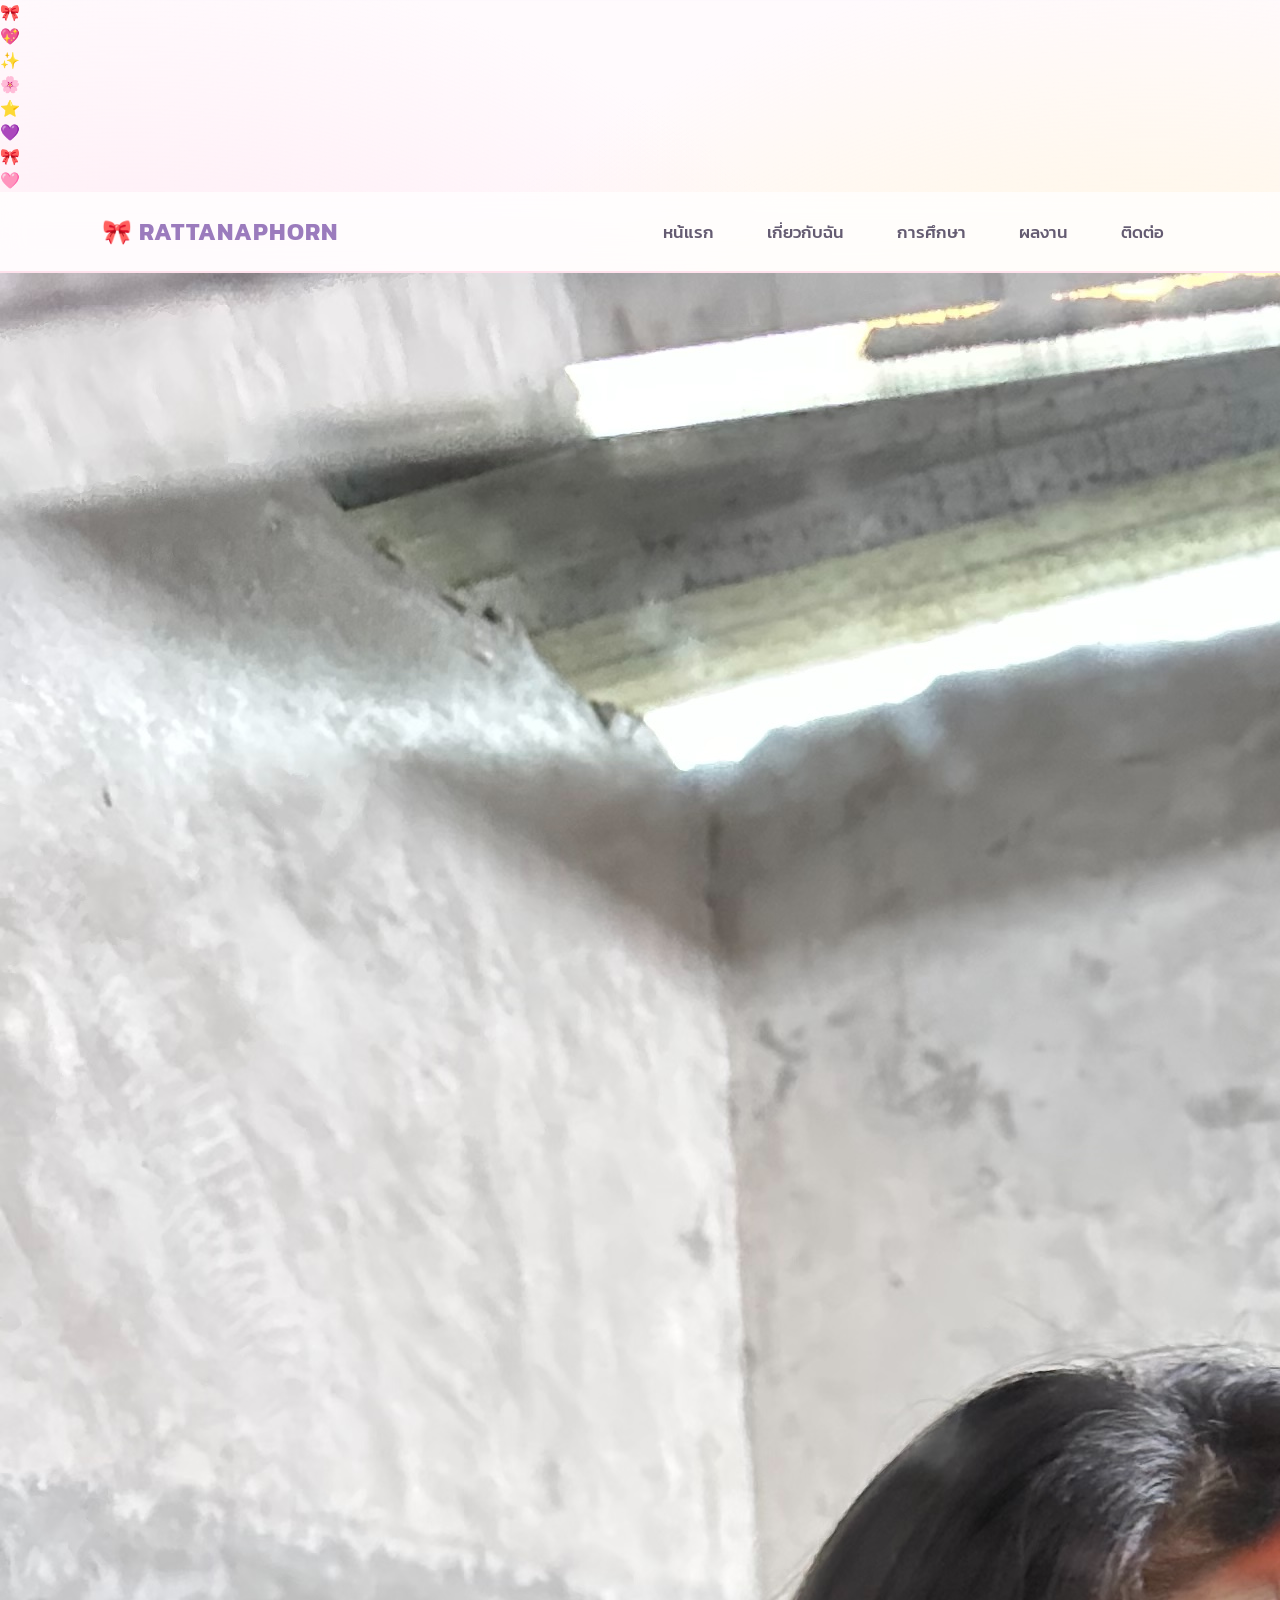
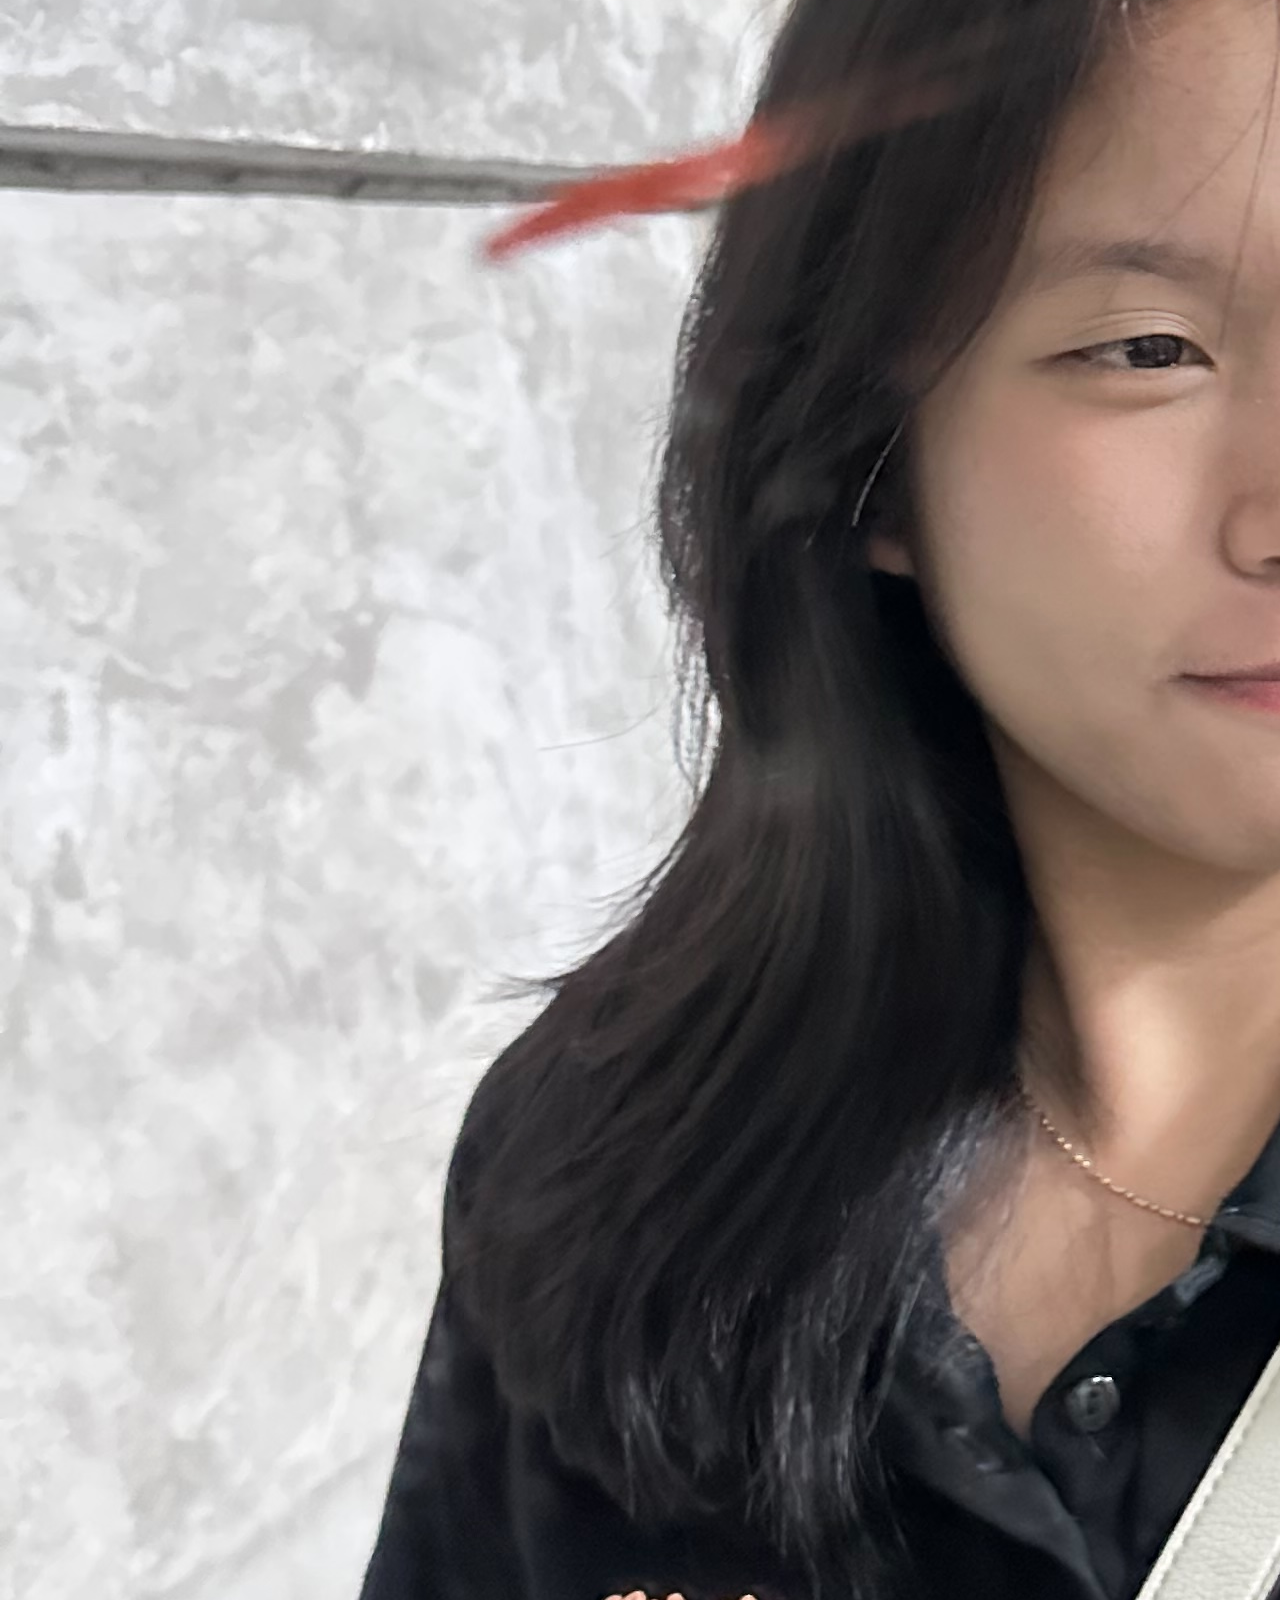
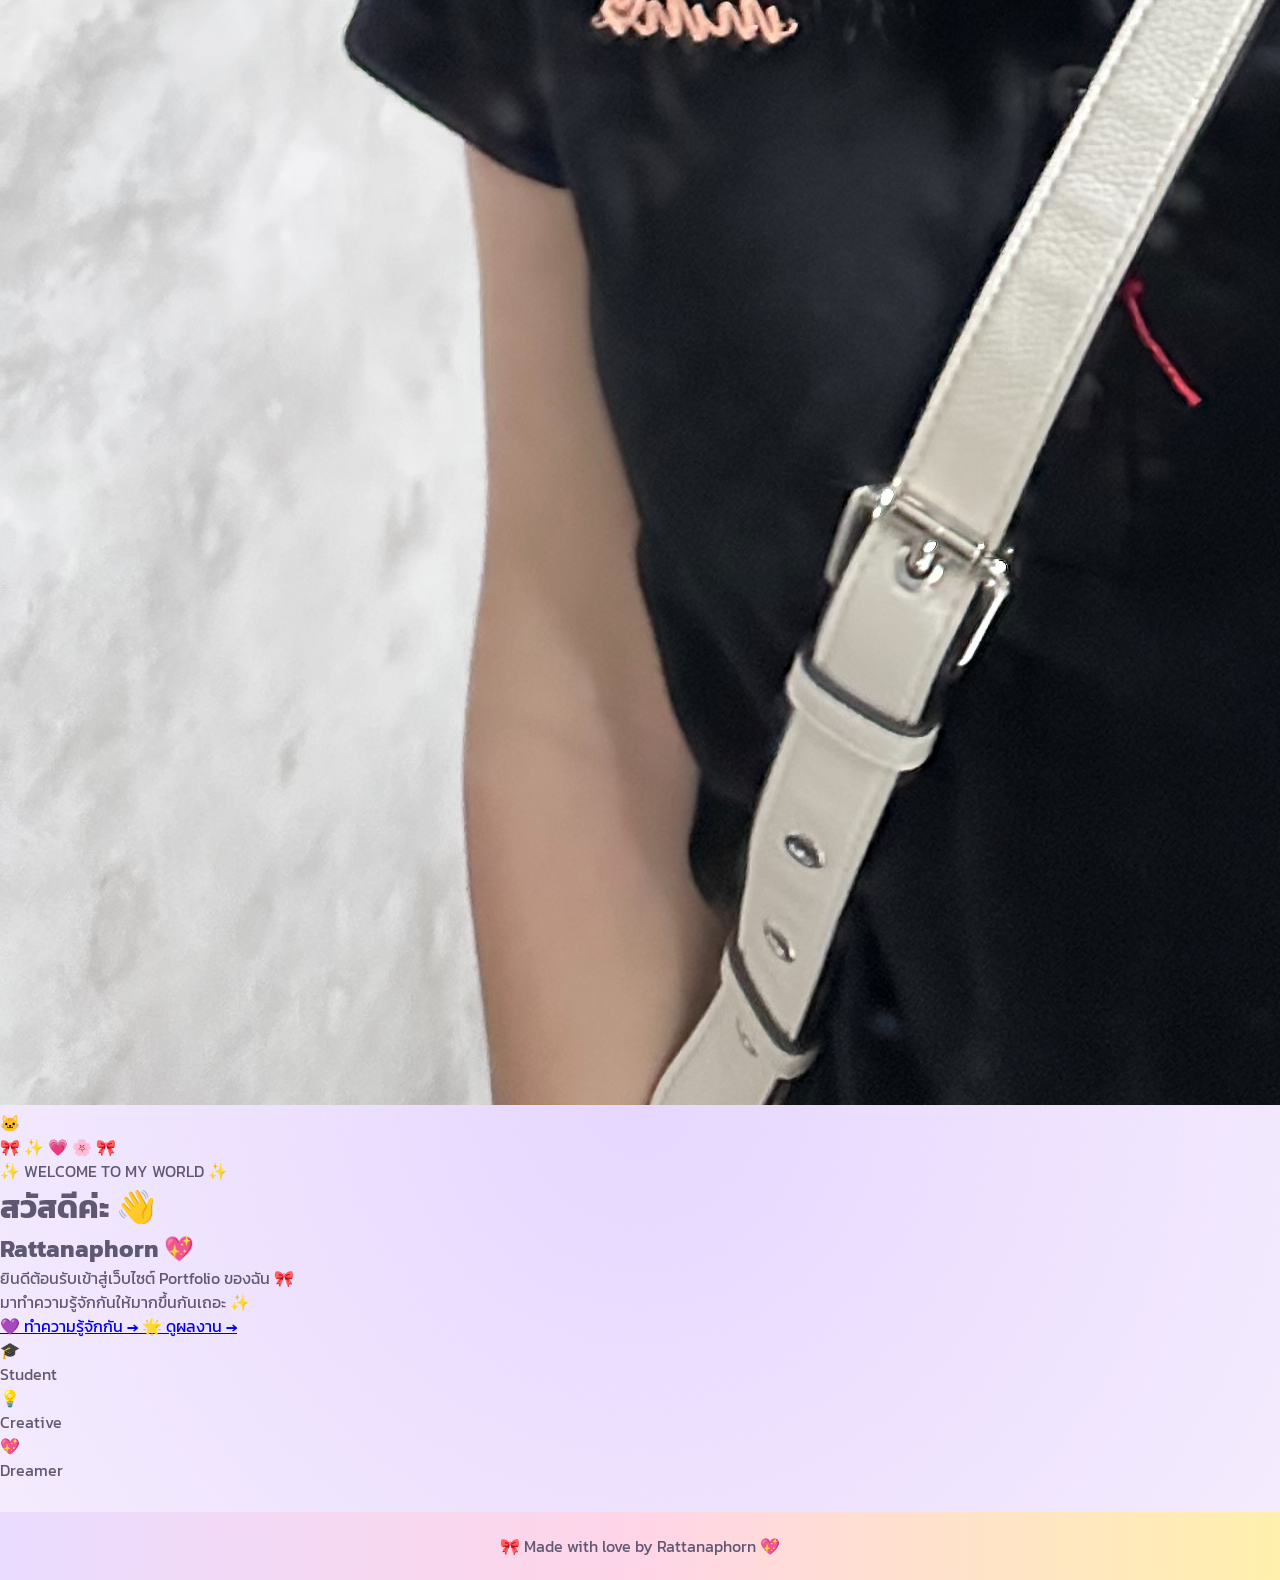
==== commit 115af1ec: "index.html" ====
--- a/index.html
+++ b/index.html
@@ -63,7 +63,7 @@
             <div class="profile">
 
                 <!-- เปลี่ยนรูปตรง YOUR-IMAGE.jpg -->
-                <img src="YOUR-IMAGE.jpg" alt="รูปโปรไฟล์">
+                <img src="S__15089671.jpg" alt="รูปโปรไฟล์">
 
                 <!-- ถ้ายังไม่มีรูป จะใช้ emoji ก่อน -->
                 <div class="profile-emoji">🐱</div>
--- a/style.css
+++ b/style.css
@@ -1,5 +1,4 @@
-@import url('https://fonts.googleapis.com/css2?family=Kanit:wght@300;400;500;600;700&family=Fredoka:wght@400;500;600;700&display=swap');
-
+@import url('https://fonts.googleapis.com/css2?family=Kanit:wght@300;400;500;600;700&display=swap');
 
 *{
     margin: 0;
@@ -7,784 +6,470 @@
     box-sizing: border-box;
 }
 
-
 html{
     scroll-behavior: smooth;
 }
 
-
 body{
-
     font-family: 'Kanit', sans-serif;
+    color: #5f5873;
+    min-height: 100vh;
+    overflow-x: hidden;
 
     background:
-
-    radial-gradient(
-        circle at top left,
-        #ffd6e7,
-        transparent 30%
-    ),
-
-    radial-gradient(
-        circle at bottom right,
-        #e4d7ff,
-        transparent 35%
-    ),
-
+        radial-gradient(circle at 10% 20%, #ffd6e7 0%, transparent 25%),
+        radial-gradient(circle at 90% 20%, #fff0b8 0%, transparent 25%),
+        radial-gradient(circle at 50% 90%, #e6d7ff 0%, transparent 30%),
+        #fffafd;
+}
+
+/* ================= NAV ================= */
+
+nav{
+    width: 100%;
+    padding: 22px 8%;
+    display: flex;
+    justify-content: space-between;
+    align-items: center;
+
+    background: rgba(255,255,255,0.75);
+    backdrop-filter: blur(15px);
+
+    position: sticky;
+    top: 0;
+    z-index: 1000;
+
+    border-bottom: 2px solid #ffe1ec;
+}
+
+.logo{
+    font-size: 24px;
+    font-weight: 700;
+    color: #9b7bbd;
+    letter-spacing: 1px;
+}
+
+nav ul{
+    display: flex;
+    list-style: none;
+    gap: 25px;
+}
+
+nav ul li a{
+    text-decoration: none;
+    color: #655c72;
+    font-size: 17px;
+    font-weight: 500;
+    transition: 0.3s;
+    padding: 8px 14px;
+    border-radius: 20px;
+}
+
+nav ul li a:hover{
+    background: linear-gradient(90deg,#ffd1e4,#e6d4ff,#fff0ae);
+    transform: translateY(-3px);
+}
+
+/* ================= MAIN ================= */
+
+.page{
+    min-height: 90vh;
+    padding: 60px 20px;
+    display: flex;
+    justify-content: center;
+    align-items: center;
+    text-align: center;
+    position: relative;
+}
+
+/* ================= TITLE ================= */
+
+.page-title{
+    font-size: 55px;
+    font-weight: 700;
+    color: #6d617e;
+    margin-bottom: 10px;
+    animation: titleFloat 3s ease-in-out infinite;
+}
+
+.page-subtitle{
+    font-size: 20px;
+    margin-bottom: 35px;
+}
+
+@keyframes titleFloat{
+    0%,100%{
+        transform: translateY(0);
+    }
+
+    50%{
+        transform: translateY(-10px);
+    }
+}
+
+/* ================= CARD ================= */
+
+.main-card{
+    width: 100%;
+    max-width: 1000px;
+
+    padding: 45px;
+    border-radius: 40px;
+
+    background: rgba(255,255,255,0.75);
+
+    border: 3px solid rgba(255,255,255,0.9);
+
+    box-shadow:
+        0 20px 50px rgba(183,130,190,0.18);
+
+    backdrop-filter: blur(15px);
+
+    position: relative;
+    z-index: 2;
+
+    animation: cardAppear 0.8s ease;
+}
+
+@keyframes cardAppear{
+
+    from{
+        opacity: 0;
+        transform: translateY(50px);
+    }
+
+    to{
+        opacity: 1;
+        transform: translateY(0);
+    }
+
+}
+
+/* ================= DECORATION ================= */
+
+.float{
+    position: fixed;
+    z-index: -1;
+    animation: floating 5s ease-in-out infinite;
+    pointer-events: none;
+}
+
+.float1{
+    top: 18%;
+    left: 8%;
+    font-size: 45px;
+}
+
+.float2{
+    top: 30%;
+    right: 8%;
+    font-size: 50px;
+    animation-delay: 1s;
+}
+
+.float3{
+    bottom: 15%;
+    left: 15%;
+    font-size: 40px;
+    animation-delay: 2s;
+}
+
+.float4{
+    bottom: 10%;
+    right: 12%;
+    font-size: 55px;
+    animation-delay: 3s;
+}
+
+@keyframes floating{
+
+    0%,100%{
+        transform: translateY(0) rotate(0deg);
+    }
+
+    50%{
+        transform: translateY(-25px) rotate(10deg);
+    }
+
+}
+
+/* ================= BUTTON ================= */
+
+.btn{
+    display: inline-block;
+
+    margin-top: 25px;
+    padding: 15px 35px;
+
+    border-radius: 50px;
+
+    text-decoration: none;
+
+    color: #6b586d;
+    font-weight: 600;
+
+    background: linear-gradient(
+        90deg,
+        #ffd1e4,
+        #e5d5ff,
+        #fff0aa
+    );
+
+    box-shadow: 0 10px 25px rgba(201,150,190,0.3);
+
+    transition: 0.3s;
+}
+
+.btn:hover{
+
+    transform: translateY(-7px) scale(1.05);
+
+    box-shadow:
+        0 18px 35px rgba(201,150,190,0.45);
+
+}
+
+/* ================= EDUCATION ================= */
+
+.education-list{
+    display: grid;
+    grid-template-columns: repeat(auto-fit,minmax(250px,1fr));
+    gap: 25px;
+    margin-top: 30px;
+}
+
+.edu-card{
+
+    padding: 30px 20px;
+
+    border-radius: 30px;
+
+    background: linear-gradient(
+        145deg,
+        #fff5fa,
+        #f6efff,
+        #fff9dc
+    );
+
+    box-shadow: 0 12px 25px rgba(180,140,190,0.15);
+
+    transition: 0.4s;
+
+    position: relative;
+
+    overflow: hidden;
+}
+
+.edu-card::before{
+
+    content: "";
+
+    position: absolute;
+
+    width: 100px;
+    height: 100px;
+
+    background: #ffd5e8;
+
+    border-radius: 50%;
+
+    top: -40px;
+    right: -40px;
+
+    opacity: 0.5;
+}
+
+.edu-card:hover{
+
+    transform: translateY(-12px) rotate(1deg);
+
+    box-shadow:
+        0 20px 35px rgba(180,120,190,0.3);
+
+}
+
+.edu-icon{
+    font-size: 50px;
+    margin-bottom: 15px;
+}
+
+.edu-card h2{
+    color: #9a79a7;
+    margin-bottom: 10px;
+}
+
+.edu-card p{
+    font-size: 17px;
+}
+
+/* ================= PORTFOLIO ================= */
+
+.portfolio-grid{
+
+    display: grid;
+
+    grid-template-columns:
+    repeat(auto-fit,minmax(230px,1fr));
+
+    gap: 25px;
+
+    margin-top: 30px;
+}
+
+.work-card{
+
+    background: white;
+
+    border-radius: 30px;
+
+    overflow: hidden;
+
+    box-shadow:
+        0 15px 30px rgba(180,130,190,0.18);
+
+    transition: 0.4s;
+
+    cursor: pointer;
+
+    position: relative;
+}
+
+.work-card:hover{
+
+    transform:
+        translateY(-15px)
+        rotate(-2deg);
+
+    box-shadow:
+        0 25px 40px rgba(180,120,190,0.3);
+
+}
+
+.work-image{
+
+    height: 180px;
+
+    display: flex;
+
+    align-items: center;
+    justify-content: center;
+
+    font-size: 80px;
+
+    background:
     linear-gradient(
         135deg,
-        #fff5fa,
-        #fff9e8,
-        #f8f1ff
+        #ffd5e8,
+        #e6d8ff,
+        #fff1b5
     );
 
-    color: #5d536b;
-
-    overflow-x: hidden;
-
-}
-
-
-
-/* =========================
-   NAVIGATION
-========================= */
-
-nav{
-
-    width: 100%;
-
-    padding: 20px 8%;
-
-    display: flex;
-
-    justify-content: space-between;
-
-    align-items: center;
-
-    background: rgba(255,255,255,0.75);
-
-    backdrop-filter: blur(15px);
-
-    position: sticky;
-
-    top: 0;
-
-    z-index: 100;
-
-    border-bottom: 2px solid #ffd4e5;
-
-}
-
-
-.logo{
-
-    font-family: 'Fredoka', sans-serif;
-
-    font-size: 24px;
-
-    font-weight: 700;
-
-    color: #b66aa1;
-
-    letter-spacing: 1px;
-
-}
-
-
-nav ul{
-
-    display: flex;
+}
+
+.work-info{
+    padding: 20px;
+}
+
+.work-info h3{
+    color: #85678f;
+    margin-bottom: 8px;
+}
+
+/* ================= CONTACT ================= */
+
+.contact-grid{
+
+    display: grid;
+
+    grid-template-columns:
+    repeat(auto-fit,minmax(220px,1fr));
 
     gap: 25px;
 
-    list-style: none;
-
-}
-
-
-nav ul li a{
-
-    text-decoration: none;
-
-    color: #66596f;
-
-    font-weight: 500;
-
-    padding: 10px 16px;
+    margin-top: 30px;
+}
+
+.contact-card{
+
+    padding: 30px 20px;
 
     border-radius: 30px;
 
-    transition: 0.3s;
-
-}
-
-
-nav ul li a:hover{
-
-    background: #ffd6e7;
-
-    color: #a94f85;
-
-    transform: translateY(-3px);
-
-}
-
-
-
-/* =========================
-   FLOATING DECORATION
-========================= */
-
-.floating{
-
-    position: fixed;
-
-    z-index: -1;
-
-    animation: float 5s ease-in-out infinite;
-
-    opacity: 0.8;
-
-}
-
-
-.bow1{
+    background:
+        linear-gradient(
+            145deg,
+            #fff6fa,
+            #f5efff
+        );
+
+    transition: 0.4s;
+
+    box-shadow:
+        0 12px 25px rgba(180,130,190,0.15);
+}
+
+.contact-card:hover{
+
+    transform:
+        translateY(-10px)
+        scale(1.03);
+
+}
+
+.contact-icon{
 
     font-size: 45px;
 
-    top: 20%;
-
-    left: 4%;
-
-}
-
-
-.bow2{
-
-    font-size: 50px;
-
-    bottom: 20%;
-
-    right: 5%;
-
-    animation-delay: 2s;
-
-}
-
-
-.heart1{
-
-    font-size: 35px;
-
-    top: 45%;
-
-    right: 8%;
-
-}
-
-
-.heart2{
-
-    font-size: 40px;
-
-    bottom: 10%;
-
-    left: 8%;
-
-    animation-delay: 1s;
-
-}
-
-
-.star1{
-
-    font-size: 30px;
-
-    top: 30%;
-
-    right: 15%;
-
-}
-
-
-.star2{
-
-    font-size: 35px;
-
-    bottom: 30%;
-
-    left: 15%;
-
-}
-
-
-
-@keyframes float{
-
-    0%{
-        transform: translateY(0px) rotate(0deg);
-    }
-
-    50%{
-        transform: translateY(-20px) rotate(10deg);
-    }
-
-    100%{
-        transform: translateY(0px) rotate(0deg);
-    }
-
-}
-
-
-
-/* =========================
-   HERO
-========================= */
-
-.about-hero{
-
-    max-width: 1200px;
-
-    margin: 70px auto;
-
-    padding: 50px;
-
-    display: flex;
-
-    align-items: center;
-
-    justify-content: center;
-
-    gap: 70px;
-
-}
-
-
-.about-photo{
-
-    width: 320px;
-
-    height: 320px;
-
-    padding: 12px;
-
-    border-radius: 50%;
+    margin-bottom: 12px;
+
+}
+
+.contact-card h3{
+    color: #9672a2;
+    margin-bottom: 8px;
+}
+
+/* ================= FOOTER ================= */
+
+footer{
+
+    text-align: center;
+
+    padding: 22px;
+
+    margin-top: 30px;
 
     background:
-
-    linear-gradient(
-        135deg,
-        #ffb7d2,
-        #e4c8ff,
-        #ffe3a3
-    );
-
-    box-shadow:
-
-    0 20px 40px rgba(180,120,170,0.25);
-
-    animation: photoFloat 4s ease-in-out infinite;
-
-}
-
-
-.about-photo img{
-
-    width: 100%;
-
-    height: 100%;
-
-    object-fit: cover;
-
-    border-radius: 50%;
-
-    border: 8px solid white;
-
-}
-
-
-@keyframes photoFloat{
-
-    0%{
-        transform: translateY(0);
-    }
-
-    50%{
-        transform: translateY(-15px);
-    }
-
-    100%{
-        transform: translateY(0);
-    }
-
-}
-
-
-.about-intro{
-
-    max-width: 550px;
-
-}
-
-
-.mini-title{
-
-    display: inline-block;
-
-    padding: 10px 20px;
-
-    background: #ffe0ed;
-
-    border-radius: 30px;
-
-    color: #b75d91;
-
-    font-weight: 600;
-
-    margin-bottom: 20px;
-
-}
-
-
-.about-intro h1{
-
-    font-family: 'Fredoka', sans-serif;
-
-    font-size: 65px;
-
-    color: #6b5c78;
-
-    margin-bottom: 10px;
-
-}
-
-
-.about-intro h1 span{
-
-    color: #ff78ad;
-
-}
-
-
-.about-intro h2{
-
-    font-size: 28px;
-
-    margin-bottom: 15px;
-
-}
-
-
-.about-intro h2 span{
-
-    color: #d26aa3;
-
-}
-
-
-.about-intro p{
-
-    font-size: 18px;
-
-    line-height: 1.8;
-
-    margin-bottom: 30px;
-
-}
-
-
-.cute-button{
-
-    display: inline-block;
-
-    padding: 16px 32px;
-
-    text-decoration: none;
-
-    border-radius: 50px;
-
-    color: white;
-
-    font-weight: 600;
-
-    font-size: 17px;
-
-    background:
-
-    linear-gradient(
-        135deg,
-        #ff9fbd,
-        #cba8ff,
-        #ffd278
-    );
-
-    box-shadow:
-
-    0 10px 25px rgba(200,130,180,0.35);
-
-    transition: 0.3s;
-
-}
-
-
-.cute-button:hover{
-
-    transform: translateY(-5px) scale(1.05);
-
-    box-shadow:
-
-    0 15px 35px rgba(200,130,180,0.45);
-
-}
-
-
-
-/* =========================
-   CARDS
-========================= */
-
-.about-container{
-
-    max-width: 1100px;
-
-    margin: auto;
-
-    padding: 20px 20px 100px;
-
-    display: grid;
-
-    grid-template-columns: repeat(auto-fit,minmax(300px,1fr));
-
-    gap: 30px;
-
-}
-
-
-.cute-card{
-
-    padding: 35px;
-
-    border-radius: 35px;
-
-    background: rgba(255,255,255,0.75);
-
-    backdrop-filter: blur(15px);
-
-    box-shadow:
-
-    0 15px 40px rgba(150,100,150,0.12);
-
-    transition: 0.4s;
-
-    border: 2px solid rgba(255,255,255,0.8);
-
-}
-
-
-.cute-card:hover{
-
-    transform: translateY(-12px) rotate(1deg);
-
-    box-shadow:
-
-    0 25px 50px rgba(170,110,160,0.22);
-
-}
-
-
-.card-icon{
-
-    width: 70px;
-
-    height: 70px;
-
-    display: flex;
-
-    align-items: center;
-
-    justify-content: center;
-
-    font-size: 35px;
-
-    border-radius: 25px;
-
-    margin-bottom: 20px;
-
-}
-
-
-.pink-card .card-icon{
-
-    background: #ffe0ed;
-
-}
-
-
-.purple-card .card-icon{
-
-    background: #eadcff;
-
-}
-
-
-.yellow-card .card-icon{
-
-    background: #fff0bf;
-
-}
-
-
-.cute-card h2{
-
-    font-family: 'Fredoka', sans-serif;
-
-    font-size: 28px;
-
-    margin-bottom: 20px;
-
-    color: #66546f;
-
-}
-
-
-
-/* =========================
-   INFO BOX
-========================= */
-
-.info-box{
-
-    display: flex;
-
-    flex-direction: column;
-
-    gap: 12px;
-
-}
-
-
-.info-box p{
-
-    padding: 13px;
-
-    background: #fff8fb;
-
-    border-radius: 15px;
-
-    transition: 0.3s;
-
-}
-
-
-.info-box p:hover{
-
-    transform: translateX(8px);
-
-    background: #ffe8f2;
-
-}
-
-
-.info-box span{
-
-    font-weight: 600;
-
-    color: #b85d90;
-
-}
-
-
-
-/* =========================
-   HOBBY
-========================= */
-
-.hobby-grid{
-
-    display: grid;
-
-    grid-template-columns: 1fr 1fr;
-
-    gap: 15px;
-
-}
-
-
-.hobby{
-
-    padding: 20px;
-
-    text-align: center;
-
-    font-size: 32px;
-
-    background: #faf5ff;
-
-    border-radius: 25px;
-
-    transition: 0.3s;
-
-}
-
-
-.hobby p{
-
-    font-size: 14px;
-
-    margin-top: 8px;
-
-}
-
-
-.hobby:hover{
-
-    transform: scale(1.08) rotate(-2deg);
-
-    background: #eadcff;
-
-}
-
-
-
-/* =========================
-   GOAL
-========================= */
-
-.goal-text{
-
-    line-height: 1.8;
-
-    margin-bottom: 25px;
-
-}
-
-
-.quote-box{
-
-    padding: 25px;
-
-    text-align: center;
-
-    border-radius: 25px;
-
-    background:
-
-    linear-gradient(
-        135deg,
-        #fff1c8,
-        #ffe3ee,
-        #e8d9ff
-    );
-
-}
-
-
-.quote-icon{
-
-    font-size: 35px;
-
-}
-
-
-.quote-box p{
-
-    font-family: 'Fredoka', sans-serif;
-
-    font-size: 19px;
-
-    font-weight: 600;
-
-    margin: 10px 0;
-
-}
-
-
-.quote-box span{
-
-    font-size: 14px;
-
-}
-
-
-
-/* =========================
-   FOOTER
-========================= */
-
-footer{
-
-    text-align: center;
-
-    padding: 40px;
-
-    background: rgba(255,255,255,0.7);
-
-    border-top: 2px solid #ffd8e7;
-
-}
-
-
-.footer-hearts{
-
-    font-size: 25px;
-
-    margin-bottom: 10px;
-
-}
-
-
-
-/* =========================
-   MOBILE
-========================= */
-
-@media(max-width: 768px){
+        linear-gradient(
+            90deg,
+            #eadcff,
+            #ffd5e7,
+            #fff0ad
+        );
+
+}
+
+/* ================= MOBILE ================= */
+
+@media(max-width:700px){
 
     nav{
-
         flex-direction: column;
-
         gap: 15px;
-
-    }
-
+    }
 
     nav ul{
-
+        gap: 5px;
         flex-wrap: wrap;
-
         justify-content: center;
-
-        gap: 8px;
-
-    }
-
-
-    .about-hero{
-
-        flex-direction: column;
-
-        text-align: center;
-
-        padding: 30px;
-
-    }
-
-
-    .about-photo{
-
-        width: 230px;
-
-        height: 230px;
-
-    }
-
-
-    .about-intro h1{
-
-        font-size: 45px;
-
-    }
-
-}
+    }
+
+    .page-title{
+        font-size: 40px;
+    }
+
+    .main-card{
+        padding: 30px 20px;
+    }
+
+}
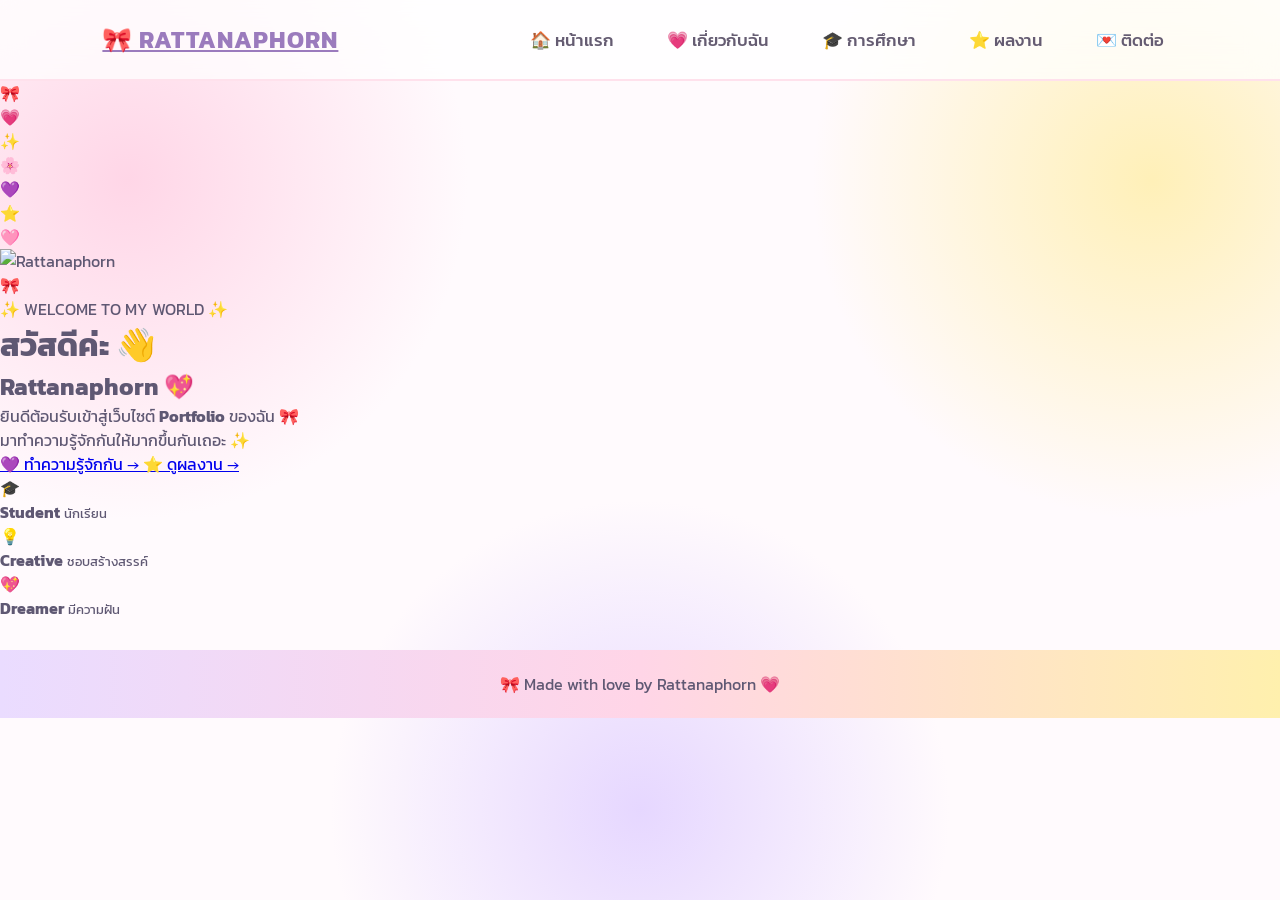
==== commit f1934918: "index.html" ====
--- a/index.html
+++ b/index.html
@@ -10,185 +10,204 @@
     <link rel="stylesheet" href="style.css">
 </head>
 
-
-<body class="home-page">
-
-
-    <!-- ของตกแต่งพื้นหลัง -->
-    <div class="bg-shape shape1"></div>
-    <div class="bg-shape shape2"></div>
-    <div class="bg-shape shape3"></div>
-
-
-    <!-- ของตกแต่งลอย -->
-    <div class="float-item item1">🎀</div>
-    <div class="float-item item2">💖</div>
-    <div class="float-item item3">✨</div>
-    <div class="float-item item4">🌸</div>
-    <div class="float-item item5">⭐</div>
-    <div class="float-item item6">💜</div>
-    <div class="float-item item7">🎀</div>
-    <div class="float-item item8">🩷</div>
-
-
-    <!-- เมนู -->
-    <nav>
-
-        <div class="logo">
+<body>
+
+    <!-- ================= NAVBAR ================= -->
+
+    <nav class="navbar">
+
+        <a href="index.html" class="logo">
             🎀 RATTANAPHORN
+        </a>
+
+        <ul class="nav-menu">
+
+            <li>
+                <a href="index.html" class="active">
+                    🏠 หน้าแรก
+                </a>
+            </li>
+
+            <li>
+                <a href="about.html">
+                    💗 เกี่ยวกับฉัน
+                </a>
+            </li>
+
+            <li>
+                <a href="education.html">
+                    🎓 การศึกษา
+                </a>
+            </li>
+
+            <li>
+                <a href="portfolio.html">
+                    ⭐ ผลงาน
+                </a>
+            </li>
+
+            <li>
+                <a href="contact.html">
+                    💌 ติดต่อ
+                </a>
+            </li>
+
+        </ul>
+
+    </nav>
+
+
+    <!-- ================= FLOATING EMOJI ================= -->
+
+    <div class="floating-emoji emoji-1">🎀</div>
+    <div class="floating-emoji emoji-2">💗</div>
+    <div class="floating-emoji emoji-3">✨</div>
+    <div class="floating-emoji emoji-4">🌸</div>
+    <div class="floating-emoji emoji-5">💜</div>
+    <div class="floating-emoji emoji-6">⭐</div>
+    <div class="floating-emoji emoji-7">🩷</div>
+
+
+    <!-- ================= HOME ================= -->
+
+    <main class="home">
+
+        <div class="home-card">
+
+
+            <!-- รูปโปรไฟล์ -->
+
+            <div class="profile-area">
+
+                <div class="profile-circle">
+
+                    <!-- เปลี่ยน profile.jpg เป็นชื่อไฟล์รูปของเธอ -->
+
+                    <img
+                        src="profile.jpg"
+                        alt="Rattanaphorn"
+                    >
+
+                </div>
+
+                <div class="profile-decoration">
+                    🎀
+                </div>
+
+            </div>
+
+
+            <!-- ข้อความ -->
+
+            <div class="home-content">
+
+                <p class="welcome">
+                    ✨ WELCOME TO MY WORLD ✨
+                </p>
+
+
+                <h1>
+                    สวัสดีค่ะ
+                    <span class="wave">👋</span>
+                </h1>
+
+
+                <h2>
+                    Rattanaphorn 💖
+                </h2>
+
+
+                <p class="intro">
+
+                    ยินดีต้อนรับเข้าสู่เว็บไซต์
+                    <strong>Portfolio</strong> ของฉัน 🎀
+
+                    <br>
+
+                    มาทำความรู้จักกันให้มากขึ้นกันเถอะ ✨
+
+                </p>
+
+
+                <!-- ปุ่ม -->
+
+                <div class="button-group">
+
+                    <a
+                        href="about.html"
+                        class="cute-btn purple-btn"
+                    >
+                        💜 ทำความรู้จักกัน
+                        <span>→</span>
+                    </a>
+
+
+                    <a
+                        href="portfolio.html"
+                        class="cute-btn yellow-btn"
+                    >
+                        ⭐ ดูผลงาน
+                        <span>→</span>
+                    </a>
+
+                </div>
+
+            </div>
+
+
+            <!-- ================= MINI INFO ================= -->
+
+            <div class="mini-info">
+
+
+                <div class="info-card">
+
+                    <span>🎓</span>
+
+                    <div>
+                        <strong>Student</strong>
+                        <small>นักเรียน</small>
+                    </div>
+
+                </div>
+
+
+                <div class="info-card">
+
+                    <span>💡</span>
+
+                    <div>
+                        <strong>Creative</strong>
+                        <small>ชอบสร้างสรรค์</small>
+                    </div>
+
+                </div>
+
+
+                <div class="info-card">
+
+                    <span>💖</span>
+
+                    <div>
+                        <strong>Dreamer</strong>
+                        <small>มีความฝัน</small>
+                    </div>
+
+                </div>
+
+
+            </div>
+
         </div>
 
-
-        <ul>
-            <li><a href="index.html">หน้แรก</a></li>
-            <li><a href="about.html">เกี่ยวกับฉัน</a></li>
-            <li><a href="education.html">การศึกษา</a></li>
-            <li><a href="portfolio.html">ผลงาน</a></li>
-            <li><a href="contact.html">ติดต่อ</a></li>
-        </ul>
-
-    </nav>
-
-
-
-    <!-- เนื้อหาหลัก -->
-    <main class="hero">
-
-
-        <!-- โปรไฟล์ -->
-        <div class="profile-wrapper">
-
-            <div class="profile-glow"></div>
-
-            <div class="profile">
-
-                <!-- เปลี่ยนรูปตรง YOUR-IMAGE.jpg -->
-                <img src="S__15089671.jpg" alt="รูปโปรไฟล์">
-
-                <!-- ถ้ายังไม่มีรูป จะใช้ emoji ก่อน -->
-                <div class="profile-emoji">🐱</div>
-
-            </div>
-
-        </div>
-
-
-
-        <!-- ข้อความตกแต่ง -->
-        <div class="cute-icons">
-
-            <span>🎀</span>
-            <span>✨</span>
-            <span>💗</span>
-            <span>🌸</span>
-            <span>🎀</span>
-
-        </div>
-
-
-
-        <p class="welcome-text">
-            ✨ WELCOME TO MY WORLD ✨
-        </p>
-
-
-        <h1>
-
-            สวัสดีค่ะ
-
-            <span class="wave">👋</span>
-
-        </h1>
-
-
-        <h2>
-            Rattanaphorn 💖
-        </h2>
-
-
-        <p class="intro">
-
-            ยินดีต้อนรับเข้าสู่เว็บไซต์ Portfolio ของฉัน 🎀<br>
-
-            มาทำความรู้จักกันให้มากขึ้นกันเถอะ ✨
-
-        </p>
-
-
-
-        <!-- ปุ่ม -->
-        <div class="button-group">
-
-            <a href="about.html" class="cute-btn purple-btn">
-
-                <span>💜</span>
-
-                ทำความรู้จักกัน
-
-                <b>→</b>
-
-            </a>
-
-
-            <a href="portfolio.html" class="cute-btn yellow-btn">
-
-                <span>🌟</span>
-
-                ดูผลงาน
-
-                <b>→</b>
-
-            </a>
-
-        </div>
-
-
-
-        <!-- กล่องข้อมูลน่ารัก -->
-        <div class="mini-info">
-
-            <div class="info-card">
-
-                <span>🎓</span>
-
-                <p>Student</p>
-
-            </div>
-
-
-            <div class="info-card">
-
-                <span>💡</span>
-
-                <p>Creative</p>
-
-            </div>
-
-
-            <div class="info-card">
-
-                <span>💖</span>
-
-                <p>Dreamer</p>
-
-            </div>
-
-        </div>
-
-
     </main>
 
 
-
-    <!-- Footer -->
+    <!-- ================= FOOTER ================= -->
 
     <footer>
 
-        <span>🎀</span>
-
-        Made with love by Rattanaphorn
-
-        <span>💖</span>
+        🎀 Made with love by Rattanaphorn 💗
 
     </footer>
 
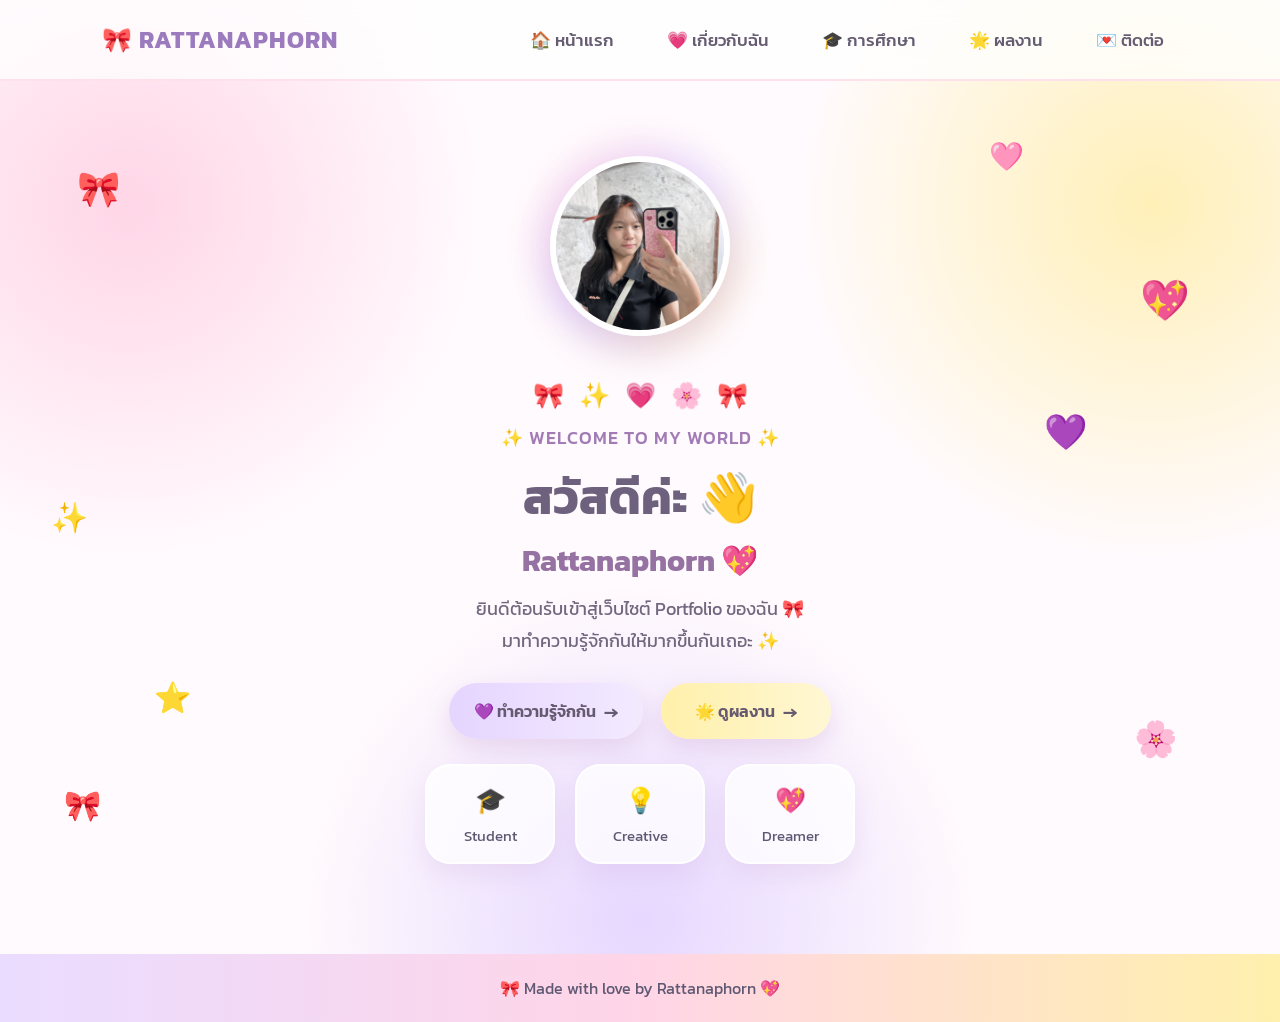
==== commit 458b26e2: "index.html" ====
--- a/index.html
+++ b/index.html
@@ -10,48 +10,36 @@
     <link rel="stylesheet" href="style.css">
 </head>
 
-<body>
+<body class="home-page">
 
-    <!-- ================= NAVBAR ================= -->
+    <!-- ================= NAV ================= -->
 
-    <nav class="navbar">
+    <nav>
 
-        <a href="index.html" class="logo">
+        <div class="logo">
             🎀 RATTANAPHORN
-        </a>
+        </div>
 
-        <ul class="nav-menu">
-
+        <ul>
             <li>
-                <a href="index.html" class="active">
-                    🏠 หน้าแรก
-                </a>
+                <a href="index.html">🏠 หน้าแรก</a>
             </li>
 
             <li>
-                <a href="about.html">
-                    💗 เกี่ยวกับฉัน
-                </a>
+                <a href="about.html">💗 เกี่ยวกับฉัน</a>
             </li>
 
             <li>
-                <a href="education.html">
-                    🎓 การศึกษา
-                </a>
+                <a href="education.html">🎓 การศึกษา</a>
             </li>
 
             <li>
-                <a href="portfolio.html">
-                    ⭐ ผลงาน
-                </a>
+                <a href="portfolio.html">🌟 ผลงาน</a>
             </li>
 
             <li>
-                <a href="contact.html">
-                    💌 ติดต่อ
-                </a>
+                <a href="contact.html">💌 ติดต่อ</a>
             </li>
-
         </ul>
 
     </nav>
@@ -59,142 +47,129 @@
 
     <!-- ================= FLOATING EMOJI ================= -->
 
-    <div class="floating-emoji emoji-1">🎀</div>
-    <div class="floating-emoji emoji-2">💗</div>
-    <div class="floating-emoji emoji-3">✨</div>
-    <div class="floating-emoji emoji-4">🌸</div>
-    <div class="floating-emoji emoji-5">💜</div>
-    <div class="floating-emoji emoji-6">⭐</div>
-    <div class="floating-emoji emoji-7">🩷</div>
+    <div class="float-item item1">🎀</div>
+    <div class="float-item item2">💖</div>
+    <div class="float-item item3">✨</div>
+    <div class="float-item item4">🌸</div>
+    <div class="float-item item5">⭐</div>
+    <div class="float-item item6">💜</div>
+    <div class="float-item item7">🎀</div>
+    <div class="float-item item8">🩷</div>
 
 
     <!-- ================= HOME ================= -->
 
-    <main class="home">
+    <main class="hero">
 
-        <div class="home-card">
+        <!-- รูปโปรไฟล์ -->
+
+        <div class="profile-wrapper">
+
+            <div class="profile-glow"></div>
+
+            <div class="profile">
+
+                <img
+                    src="S__15089671.jpg"
+                    alt="รูปโปรไฟล์"
+                >
+
+            </div>
+
+        </div>
 
 
-            <!-- รูปโปรไฟล์ -->
+        <!-- ไอคอน -->
 
-            <div class="profile-area">
+        <div class="cute-icons">
 
-                <div class="profile-circle">
+            <span>🎀</span>
+            <span>✨</span>
+            <span>💗</span>
+            <span>🌸</span>
+            <span>🎀</span>
 
-                    <!-- เปลี่ยน profile.jpg เป็นชื่อไฟล์รูปของเธอ -->
+        </div>
 
-                    <img
-                        src="profile.jpg"
-                        alt="Rattanaphorn"
-                    >
 
-                </div>
+        <!-- ข้อความ -->
 
-                <div class="profile-decoration">
-                    🎀
-                </div>
+        <p class="welcome-text">
+            ✨ WELCOME TO MY WORLD ✨
+        </p>
+
+
+        <h1>
+            สวัสดีค่ะ <span class="wave">👋</span>
+        </h1>
+
+
+        <h2>
+            Rattanaphorn 💖
+        </h2>
+
+
+        <p class="intro">
+
+            ยินดีต้อนรับเข้าสู่เว็บไซต์ Portfolio ของฉัน 🎀
+            <br>
+
+            มาทำความรู้จักกันให้มากขึ้นกันเถอะ ✨
+
+        </p>
+
+
+        <!-- ปุ่ม -->
+
+        <div class="button-group">
+
+            <a href="about.html" class="cute-btn purple-btn">
+
+                💜
+                ทำความรู้จักกัน
+                <b>→</b>
+
+            </a>
+
+
+            <a href="portfolio.html" class="cute-btn yellow-btn">
+
+                🌟
+                ดูผลงาน
+                <b>→</b>
+
+            </a>
+
+        </div>
+
+
+        <!-- ข้อมูล -->
+
+        <div class="mini-info">
+
+            <div class="info-card">
+
+                <span>🎓</span>
+
+                <p>Student</p>
 
             </div>
 
 
-            <!-- ข้อความ -->
+            <div class="info-card">
 
-            <div class="home-content">
+                <span>💡</span>
 
-                <p class="welcome">
-                    ✨ WELCOME TO MY WORLD ✨
-                </p>
-
-
-                <h1>
-                    สวัสดีค่ะ
-                    <span class="wave">👋</span>
-                </h1>
-
-
-                <h2>
-                    Rattanaphorn 💖
-                </h2>
-
-
-                <p class="intro">
-
-                    ยินดีต้อนรับเข้าสู่เว็บไซต์
-                    <strong>Portfolio</strong> ของฉัน 🎀
-
-                    <br>
-
-                    มาทำความรู้จักกันให้มากขึ้นกันเถอะ ✨
-
-                </p>
-
-
-                <!-- ปุ่ม -->
-
-                <div class="button-group">
-
-                    <a
-                        href="about.html"
-                        class="cute-btn purple-btn"
-                    >
-                        💜 ทำความรู้จักกัน
-                        <span>→</span>
-                    </a>
-
-
-                    <a
-                        href="portfolio.html"
-                        class="cute-btn yellow-btn"
-                    >
-                        ⭐ ดูผลงาน
-                        <span>→</span>
-                    </a>
-
-                </div>
+                <p>Creative</p>
 
             </div>
 
 
-            <!-- ================= MINI INFO ================= -->
+            <div class="info-card">
 
-            <div class="mini-info">
+                <span>💖</span>
 
-
-                <div class="info-card">
-
-                    <span>🎓</span>
-
-                    <div>
-                        <strong>Student</strong>
-                        <small>นักเรียน</small>
-                    </div>
-
-                </div>
-
-
-                <div class="info-card">
-
-                    <span>💡</span>
-
-                    <div>
-                        <strong>Creative</strong>
-                        <small>ชอบสร้างสรรค์</small>
-                    </div>
-
-                </div>
-
-
-                <div class="info-card">
-
-                    <span>💖</span>
-
-                    <div>
-                        <strong>Dreamer</strong>
-                        <small>มีความฝัน</small>
-                    </div>
-
-                </div>
-
+                <p>Dreamer</p>
 
             </div>
 
@@ -207,10 +182,9 @@
 
     <footer>
 
-        🎀 Made with love by Rattanaphorn 💗
+        🎀 Made with love by Rattanaphorn 💖
 
     </footer>
-
 
 </body>
 
--- a/style.css
+++ b/style.css
@@ -473,3 +473,572 @@
     }
 
 }
+/* =========================================
+   HOME PAGE - หน้าแรก
+   ========================================= */
+
+.home-page {
+    min-height: 100vh;
+}
+
+/* ส่วนเนื้อหาหน้าแรก */
+.hero {
+    min-height: calc(100vh - 90px);
+
+    display: flex;
+    flex-direction: column;
+
+    justify-content: center;
+    align-items: center;
+
+    text-align: center;
+
+    padding: 60px 20px;
+
+    position: relative;
+    z-index: 1;
+}
+
+/* =========================================
+   PROFILE
+   ========================================= */
+
+.profile-wrapper {
+    position: relative;
+
+    width: 210px;
+    height: 210px;
+
+    margin-bottom: 20px;
+
+    display: flex;
+    justify-content: center;
+    align-items: center;
+}
+
+.profile-glow {
+    position: absolute;
+
+    width: 210px;
+    height: 210px;
+
+    border-radius: 50%;
+
+    background: linear-gradient(
+        135deg,
+        #ffd1e4,
+        #e5d5ff,
+        #fff0aa
+    );
+
+    filter: blur(15px);
+
+    opacity: 0.7;
+
+    animation: profileGlow 3s ease-in-out infinite;
+}
+
+.profile {
+    position: relative;
+
+    width: 180px;
+    height: 180px;
+
+    border-radius: 50%;
+
+    overflow: hidden;
+
+    background: linear-gradient(
+        135deg,
+        #ffd5e8,
+        #e6d8ff,
+        #fff1b5
+    );
+
+    border: 6px solid white;
+
+    box-shadow:
+        0 15px 35px rgba(180,130,190,0.25);
+
+    display: flex;
+    justify-content: center;
+    align-items: center;
+
+    z-index: 2;
+
+    transition: 0.4s;
+}
+
+.profile:hover {
+    transform: translateY(-10px) scale(1.05) rotate(2deg);
+}
+
+.profile img {
+    width: 100%;
+    height: 100%;
+
+    object-fit: cover;
+}
+
+.profile-emoji {
+    position: absolute;
+
+    font-size: 80px;
+
+    z-index: -1;
+}
+
+@keyframes profileGlow {
+    0%,100% {
+        transform: scale(1);
+    }
+
+    50% {
+        transform: scale(1.08);
+    }
+}
+
+/* =========================================
+   CUTE ICONS
+   ========================================= */
+
+.cute-icons {
+    display: flex;
+
+    justify-content: center;
+    align-items: center;
+
+    gap: 15px;
+
+    margin: 5px 0 10px;
+
+    font-size: 25px;
+}
+
+.cute-icons span {
+    display: inline-block;
+
+    animation: iconBounce 2s ease-in-out infinite;
+}
+
+.cute-icons span:nth-child(2) {
+    animation-delay: 0.2s;
+}
+
+.cute-icons span:nth-child(3) {
+    animation-delay: 0.4s;
+}
+
+.cute-icons span:nth-child(4) {
+    animation-delay: 0.6s;
+}
+
+.cute-icons span:nth-child(5) {
+    animation-delay: 0.8s;
+}
+
+@keyframes iconBounce {
+    0%,100% {
+        transform: translateY(0);
+    }
+
+    50% {
+        transform: translateY(-8px);
+    }
+}
+
+/* =========================================
+   WELCOME TEXT
+   ========================================= */
+
+.welcome-text {
+    font-size: 18px;
+
+    color: #a27bb5;
+
+    font-weight: 500;
+
+    letter-spacing: 1px;
+
+    margin-bottom: 5px;
+}
+
+/* =========================================
+   HOME TITLE
+   ========================================= */
+
+.hero h1 {
+    font-size: 48px;
+
+    color: #6d617e;
+
+    margin: 5px 0;
+
+    animation: titleFloat 3s ease-in-out infinite;
+}
+
+.hero h2 {
+    font-size: 30px;
+
+    color: #9672a2;
+
+    margin-bottom: 10px;
+}
+
+.wave {
+    display: inline-block;
+
+    animation: waveHand 1.8s ease-in-out infinite;
+}
+
+@keyframes waveHand {
+    0%,100% {
+        transform: rotate(0deg);
+    }
+
+    25% {
+        transform: rotate(15deg);
+    }
+
+    50% {
+        transform: rotate(-10deg);
+    }
+
+    75% {
+        transform: rotate(15deg);
+    }
+}
+
+/* =========================================
+   INTRO
+   ========================================= */
+
+.intro {
+    font-size: 18px;
+
+    line-height: 1.8;
+
+    color: #71677e;
+
+    margin-bottom: 15px;
+}
+
+/* =========================================
+   BUTTONS
+   ========================================= */
+
+.button-group {
+    display: flex;
+
+    justify-content: center;
+
+    align-items: center;
+
+    gap: 18px;
+
+    flex-wrap: wrap;
+
+    margin-top: 10px;
+}
+
+.cute-btn {
+    display: inline-flex;
+
+    align-items: center;
+    justify-content: center;
+
+    gap: 8px;
+
+    padding: 13px 25px;
+
+    border-radius: 50px;
+
+    text-decoration: none;
+
+    color: #665a70;
+
+    font-weight: 600;
+
+    box-shadow:
+        0 10px 25px rgba(190,140,190,0.25);
+
+    transition: 0.3s;
+
+    min-width: 170px;
+}
+
+.purple-btn {
+    background: linear-gradient(
+        90deg,
+        #e5d5ff,
+        #f3eaff
+    );
+}
+
+.yellow-btn {
+    background: linear-gradient(
+        90deg,
+        #fff0aa,
+        #fff7d4
+    );
+}
+
+.cute-btn:hover {
+    transform: translateY(-7px) scale(1.05);
+
+    box-shadow:
+        0 18px 35px rgba(190,140,190,0.35);
+}
+
+.cute-btn b {
+    font-size: 20px;
+
+    transition: 0.3s;
+}
+
+.cute-btn:hover b {
+    transform: translateX(5px);
+}
+
+/* =========================================
+   MINI INFO
+   ========================================= */
+
+.mini-info {
+    display: flex;
+
+    justify-content: center;
+
+    gap: 20px;
+
+    margin-top: 25px;
+
+    flex-wrap: wrap;
+}
+
+.info-card {
+    min-width: 130px;
+
+    padding: 15px 20px;
+
+    border-radius: 25px;
+
+    background: rgba(255,255,255,0.75);
+
+    border: 2px solid rgba(255,255,255,0.9);
+
+    box-shadow:
+        0 10px 25px rgba(180,130,190,0.15);
+
+    transition: 0.4s;
+}
+
+.info-card:hover {
+    transform: translateY(-10px) rotate(2deg);
+
+    box-shadow:
+        0 18px 30px rgba(180,130,190,0.25);
+}
+
+.info-card span {
+    font-size: 25px;
+}
+
+.info-card p {
+    margin-top: 5px;
+
+    font-size: 15px;
+}
+
+/* =========================================
+   FLOATING EMOJI
+   ========================================= */
+
+.float-item {
+    position: fixed;
+
+    z-index: 0;
+
+    pointer-events: none;
+
+    animation: floatingEmoji 5s ease-in-out infinite;
+}
+
+.item1 {
+    top: 18%;
+    left: 6%;
+    font-size: 35px;
+}
+
+.item2 {
+    top: 30%;
+    right: 7%;
+    font-size: 40px;
+
+    animation-delay: 1s;
+}
+
+.item3 {
+    top: 55%;
+    left: 4%;
+    font-size: 30px;
+
+    animation-delay: 2s;
+}
+
+.item4 {
+    bottom: 15%;
+    right: 8%;
+    font-size: 35px;
+
+    animation-delay: 3s;
+}
+
+.item5 {
+    bottom: 20%;
+    left: 12%;
+    font-size: 30px;
+
+    animation-delay: 1.5s;
+}
+
+.item6 {
+    top: 45%;
+    right: 15%;
+    font-size: 35px;
+
+    animation-delay: 2.5s;
+}
+
+.item7 {
+    bottom: 8%;
+    left: 5%;
+    font-size: 30px;
+
+    animation-delay: 3.5s;
+}
+
+.item8 {
+    top: 15%;
+    right: 20%;
+    font-size: 28px;
+
+    animation-delay: 1s;
+}
+
+@keyframes floatingEmoji {
+    0%,100% {
+        transform: translateY(0) rotate(0deg);
+    }
+
+    50% {
+        transform: translateY(-20px) rotate(10deg);
+    }
+}
+
+/* =========================================
+   MOBILE
+   ========================================= */
+
+@media(max-width:700px) {
+
+    .hero {
+        min-height: auto;
+
+        padding: 50px 15px;
+    }
+
+    .profile-wrapper {
+        width: 170px;
+        height: 170px;
+    }
+
+    .profile-glow {
+        width: 170px;
+        height: 170px;
+    }
+
+    .profile {
+        width: 145px;
+        height: 145px;
+    }
+
+    .hero h1 {
+        font-size: 38px;
+    }
+
+    .hero h2 {
+        font-size: 25px;
+    }
+
+    .intro {
+        font-size: 16px;
+    }
+
+    .float-item {
+        font-size: 25px !important;
+    }
+}
+/* ===== FORCE CENTER HOME PAGE ===== */
+
+body.home-page {
+    width: 100%;
+    min-width: 0;
+    margin: 0;
+    padding: 0;
+}
+
+/* บังคับ main ให้อยู่กลาง */
+body.home-page main.hero {
+    width: 100% !important;
+    max-width: none !important;
+
+    min-height: calc(100vh - 90px) !important;
+
+    margin: 0 auto !important;
+    padding: 60px 20px !important;
+
+    display: flex !important;
+    flex-direction: column !important;
+
+    justify-content: center !important;
+    align-items: center !important;
+
+    text-align: center !important;
+
+    position: relative;
+}
+
+/* บังคับทุกส่วนข้างในให้อยู่กลาง */
+body.home-page .profile-wrapper,
+body.home-page .cute-icons,
+body.home-page .welcome-text,
+body.home-page .hero h1,
+body.home-page .hero h2,
+body.home-page .intro,
+body.home-page .button-group,
+body.home-page .mini-info {
+    margin-left: auto !important;
+    margin-right: auto !important;
+}
+
+/* ปุ่ม */
+body.home-page .button-group {
+    display: flex !important;
+    justify-content: center !important;
+    align-items: center !important;
+}
+
+/* การ์ดข้อมูล */
+body.home-page .mini-info {
+    display: flex !important;
+    justify-content: center !important;
+    align-items: center !important;
+}
+
+/* รูป */
+body.home-page .profile-wrapper {
+    display: flex !important;
+    justify-content: center !important;
+    align-items: center !important;
+}
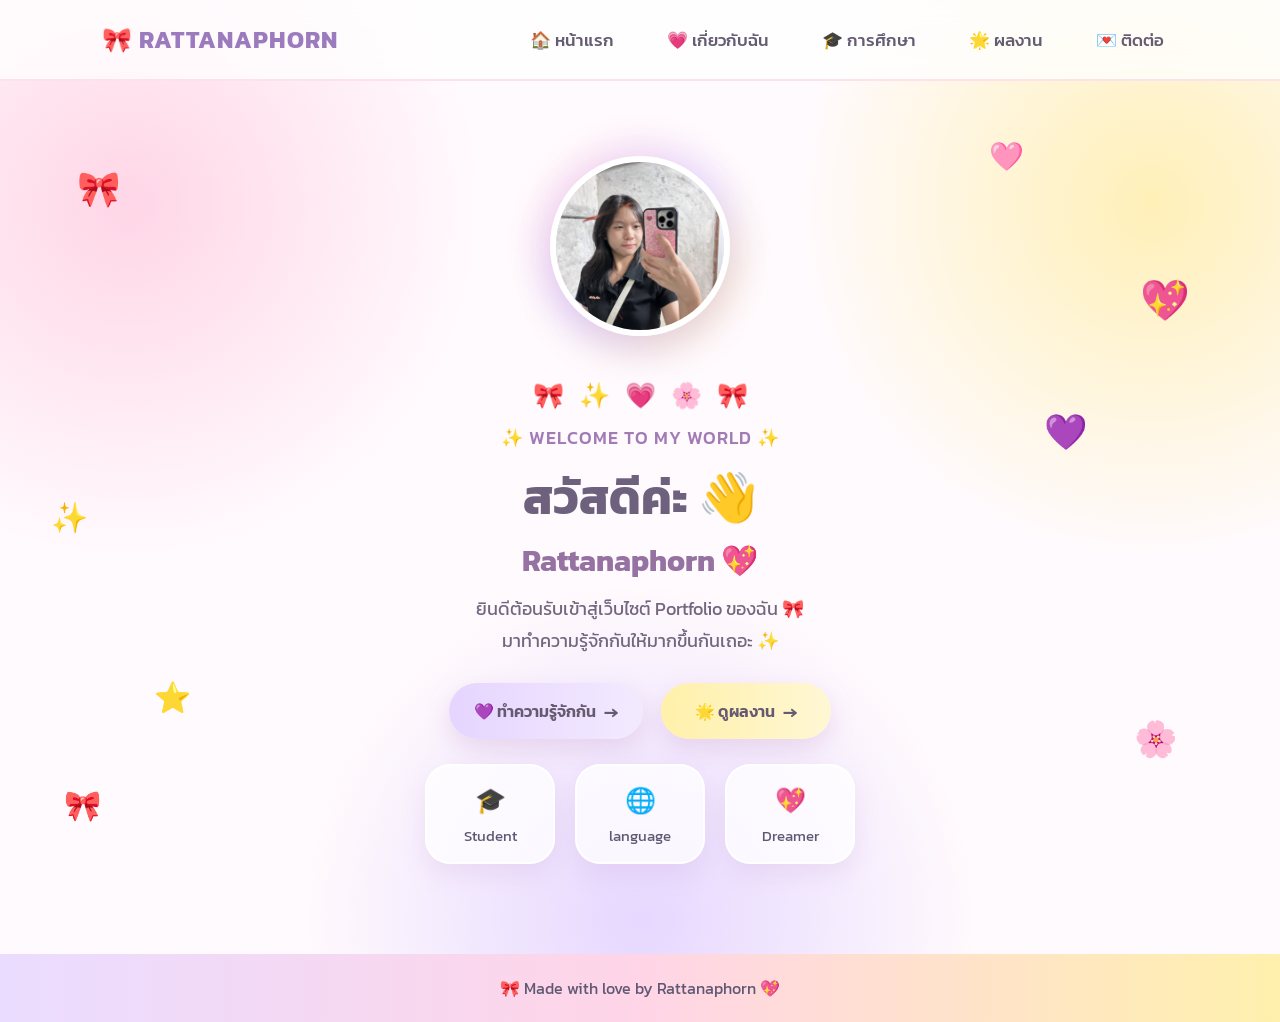
==== commit 8ddbbd79: "index.html" ====
--- a/index.html
+++ b/index.html
@@ -158,9 +158,9 @@
 
             <div class="info-card">
 
-                <span>💡</span>
+                <span>🌐</span>
 
-                <p>Creative</p>
+                <p> language</p>
 
             </div>
 
--- a/style.css
+++ b/style.css
@@ -1042,3 +1042,1083 @@
     justify-content: center !important;
     align-items: center !important;
 }
+.work-image {
+    overflow: hidden;
+    border-radius: 30px;
+}
+
+.work-image img {
+    width: 100%;
+    height: 100%;
+    object-fit: cover;
+    display: block;
+}
+//* ================= iPad แนวตั้ง ================= */
+
+@media (min-width: 701px) and (max-width: 1100px){
+
+    nav{
+        display: flex;
+        flex-direction: column;
+        justify-content: center;
+        align-items: center;
+
+        padding: 20px 15px 25px;
+
+        gap: 15px;
+    }
+
+    /* โลโก้อยู่ตรงกลางด้านบน */
+    .logo{
+        font-size: 25px;
+        text-align: center;
+        white-space: nowrap;
+    }
+
+    /* เมนูอยู่แถวเดียว */
+    nav ul{
+        display: flex;
+        flex-direction: row;
+        justify-content: center;
+        align-items: center;
+
+        width: 100%;
+        gap: 10px;
+
+        flex-wrap: nowrap;
+    }
+
+    nav ul li{
+        flex-shrink: 0;
+    }
+
+    nav ul li a{
+        display: block;
+
+        font-size: 15px;
+
+        padding: 9px 10px;
+
+        white-space: nowrap;
+    }
+
+}
+
+
+/* ================= มือถือ ================= */
+
+@media (max-width: 700px){
+
+    nav{
+        padding: 15px 10px;
+    }
+
+    .logo{
+        font-size: 20px;
+        text-align: center;
+    }
+
+    nav ul{
+        display: flex;
+        justify-content: center;
+        flex-wrap: wrap;
+        gap: 5px;
+    }
+
+    nav ul li a{
+        font-size: 13px;
+        padding: 7px 6px;
+    }
+
+}
+/* =====================================================
+   ABOUT PAGE
+   ===================================================== */
+
+.about-page {
+    position: relative;
+    overflow-x: hidden;
+}
+
+
+/* ================= FLOATING EMOJI ================= */
+
+.about-float {
+    position: fixed;
+    pointer-events: none;
+    z-index: 0;
+
+    animation: aboutFloating 5s ease-in-out infinite;
+}
+
+.about-float1 {
+    top: 18%;
+    left: 4%;
+    font-size: 38px;
+}
+
+.about-float2 {
+    top: 35%;
+    right: 5%;
+    font-size: 42px;
+    animation-delay: 1s;
+}
+
+.about-float3 {
+    top: 65%;
+    left: 7%;
+    font-size: 32px;
+    animation-delay: 2s;
+}
+
+.about-float4 {
+    bottom: 15%;
+    right: 7%;
+    font-size: 38px;
+    animation-delay: 3s;
+}
+
+.about-float5 {
+    top: 50%;
+    left: 2%;
+    font-size: 28px;
+    animation-delay: 1.5s;
+}
+
+.about-float6 {
+    bottom: 30%;
+    right: 3%;
+    font-size: 30px;
+    animation-delay: 2.5s;
+}
+
+
+@keyframes aboutFloating {
+
+    0%, 100% {
+        transform: translateY(0) rotate(0deg);
+    }
+
+    50% {
+        transform: translateY(-18px) rotate(8deg);
+    }
+
+}
+
+
+
+/* ================= CONTAINER ================= */
+
+.about-container {
+    width: 100%;
+    max-width: 1150px;
+
+    margin: 0 auto;
+
+    padding: 70px 30px;
+
+    position: relative;
+    z-index: 1;
+}
+
+
+
+/* ================= HEADING ================= */
+
+.about-heading {
+    text-align: center;
+
+    margin-bottom: 55px;
+}
+
+
+.about-small-title {
+    font-size: 20px;
+
+    color: #9b78b2;
+
+    font-weight: 600;
+
+    letter-spacing: 1px;
+
+    margin-bottom: 12px;
+}
+
+
+.about-heading h1 {
+    font-size: 60px;
+
+    color: #675c76;
+
+    font-weight: 700;
+
+    margin-bottom: 15px;
+
+    animation: titleFloat 3s ease-in-out infinite;
+}
+
+
+.about-heading h1 span {
+    display: inline-block;
+
+    animation: heartBounce 2s ease-in-out infinite;
+}
+
+
+.about-subtitle {
+    font-size: 21px;
+
+    color: #756b82;
+}
+
+
+@keyframes heartBounce {
+
+    0%, 100% {
+        transform: scale(1);
+    }
+
+    50% {
+        transform: scale(1.15);
+    }
+
+}
+
+
+
+/* =====================================================
+   PROFILE
+   ===================================================== */
+
+.about-profile {
+
+    width: 100%;
+
+    padding: 55px 50px;
+
+    border-radius: 45px;
+
+    background: rgba(255,255,255,0.72);
+
+    border: 3px solid rgba(255,255,255,0.9);
+
+    box-shadow:
+        0 20px 50px rgba(183,130,190,0.18);
+
+    backdrop-filter: blur(15px);
+
+    display: flex;
+
+    align-items: center;
+
+    justify-content: center;
+
+    gap: 80px;
+
+    margin-bottom: 45px;
+}
+
+
+
+/* ================= PHOTO ================= */
+
+.about-photo {
+
+    width: 330px;
+    height: 400px;
+
+    flex-shrink: 0;
+
+    position: relative;
+
+    padding: 12px;
+
+    display: flex;
+
+    justify-content: center;
+    align-items: center;
+
+    background:
+        linear-gradient(
+            145deg,
+            #ffd5e7,
+            #e6d7ff,
+            #fff0b0
+        );
+
+    border-radius:
+        45px 45px 65px 45px;
+
+    box-shadow:
+        0 20px 40px rgba(170,120,190,0.25);
+
+    transform: rotate(-2deg);
+
+    transition: 0.4s;
+}
+
+
+.about-photo:hover {
+
+    transform:
+        rotate(0deg)
+        translateY(-10px)
+        scale(1.03);
+
+    box-shadow:
+        0 30px 55px rgba(170,120,190,0.35);
+}
+
+
+.about-photo img {
+
+    width: 100%;
+    height: 100%;
+
+    object-fit: cover;
+
+    border-radius:
+        35px 35px 55px 35px;
+
+    border: 7px solid white;
+
+    display: block;
+
+    box-shadow:
+        0 8px 20px rgba(150,110,170,0.18);
+}
+
+
+
+/* ================= PHOTO DECORATION ================= */
+
+.photo-decoration {
+
+    position: absolute;
+
+    top: -30px;
+    left: -25px;
+
+    font-size: 52px;
+
+    z-index: 5;
+
+    animation:
+        flowerFloat 3s ease-in-out infinite;
+}
+
+
+.photo-heart {
+
+    position: absolute;
+
+    right: -20px;
+    bottom: -20px;
+
+    width: 68px;
+    height: 68px;
+
+    display: flex;
+
+    justify-content: center;
+    align-items: center;
+
+    background: white;
+
+    border-radius: 50%;
+
+    font-size: 34px;
+
+    box-shadow:
+        0 10px 25px rgba(180,120,180,0.25);
+
+    z-index: 5;
+
+    animation:
+        heartFloat 2.5s ease-in-out infinite;
+}
+
+
+
+/* ================= TEXT ================= */
+
+.about-text {
+
+    max-width: 570px;
+
+    text-align: left;
+}
+
+
+.about-text h2 {
+
+    font-size: 38px;
+
+    color: #665b76;
+
+    margin-bottom: 20px;
+}
+
+
+.about-text p {
+
+    font-size: 19px;
+
+    line-height: 1.9;
+
+    color: #70677d;
+
+    margin-bottom: 15px;
+}
+
+
+.about-text strong {
+
+    color: #9b78b5;
+}
+
+
+
+/* =====================================================
+   INFORMATION CARDS
+   ===================================================== */
+
+.about-cards {
+
+    display: grid;
+
+    grid-template-columns:
+        repeat(3, 1fr);
+
+    gap: 25px;
+
+    margin-bottom: 45px;
+}
+
+
+.about-card {
+
+    padding: 35px 25px;
+
+    text-align: center;
+
+    background:
+        linear-gradient(
+            145deg,
+            #fff7fb,
+            #f7f0ff,
+            #fffbe5
+        );
+
+    border-radius: 32px;
+
+    box-shadow:
+        0 15px 30px rgba(180,130,190,0.15);
+
+    transition: 0.4s;
+
+    position: relative;
+
+    overflow: hidden;
+}
+
+
+.about-card:hover {
+
+    transform:
+        translateY(-12px)
+        rotate(1deg);
+
+    box-shadow:
+        0 25px 40px rgba(180,120,190,0.28);
+}
+
+
+.about-card-icon {
+
+    font-size: 48px;
+
+    margin-bottom: 12px;
+}
+
+
+.about-card h2 {
+
+    color: #80688e;
+
+    font-size: 25px;
+
+    margin-bottom: 10px;
+}
+
+
+.about-card p {
+
+    color: #746b80;
+
+    font-size: 17px;
+
+    line-height: 1.7;
+}
+
+
+
+/* =====================================================
+   MY LITTLE WORLD
+   ===================================================== */
+
+.about-world {
+
+    padding: 45px 35px;
+
+    text-align: center;
+
+    border-radius: 40px;
+
+    background: rgba(255,255,255,0.7);
+
+    box-shadow:
+        0 15px 35px rgba(180,130,190,0.14);
+
+    margin-bottom: 40px;
+}
+
+
+.world-title {
+
+    color: #a17bb8;
+
+    font-size: 19px;
+
+    font-weight: 600;
+
+    margin-bottom: 10px;
+}
+
+
+.about-world h2 {
+
+    font-size: 32px;
+
+    color: #675d75;
+
+    margin-bottom: 30px;
+}
+
+
+.interest-list {
+
+    display: flex;
+
+    flex-wrap: wrap;
+
+    justify-content: center;
+
+    gap: 18px;
+}
+
+
+.interest-item {
+
+    padding: 15px 25px;
+
+    border-radius: 50px;
+
+    background:
+        linear-gradient(
+            90deg,
+            #ffd8e8,
+            #eadcff,
+            #fff0b4
+        );
+
+    color: #695e76;
+
+    font-weight: 600;
+
+    font-size: 17px;
+
+    box-shadow:
+        0 8px 18px rgba(180,130,190,0.15);
+
+    transition: 0.3s;
+}
+
+
+.interest-item:hover {
+
+    transform:
+        translateY(-6px)
+        scale(1.05);
+}
+
+
+
+/* =====================================================
+   BUTTON
+   ===================================================== */
+
+.about-buttons {
+
+    display: flex;
+
+    justify-content: center;
+
+    align-items: center;
+
+    gap: 20px;
+
+    margin-top: 30px;
+
+    margin-bottom: 20px;
+}
+
+
+.about-btn {
+
+    padding: 15px 30px;
+
+    border-radius: 50px;
+
+    text-decoration: none;
+
+    font-size: 17px;
+
+    font-weight: 600;
+
+    color: #665b70;
+
+    transition: 0.3s;
+
+    box-shadow:
+        0 10px 25px rgba(190,140,190,0.22);
+}
+
+
+.about-btn.purple {
+
+    background:
+        linear-gradient(
+            90deg,
+            #e5d4ff,
+            #f2dcff
+        );
+}
+
+
+.about-btn.yellow {
+
+    background:
+        linear-gradient(
+            90deg,
+            #fff0aa,
+            #ffe2bd
+        );
+}
+
+
+.about-btn:hover {
+
+    transform:
+        translateY(-7px)
+        scale(1.05);
+
+    box-shadow:
+        0 18px 35px rgba(190,140,190,0.35);
+}
+
+
+
+/* =====================================================
+   ACTIVE MENU
+   ===================================================== */
+
+nav ul li a.active {
+
+    background:
+        linear-gradient(
+            90deg,
+            #ffd5e7,
+            #eadcff
+        );
+
+    color: #7d6590;
+
+    box-shadow:
+        0 5px 15px rgba(190,140,190,0.15);
+}
+
+
+
+/* =====================================================
+   TABLET / IPAD
+   ===================================================== */
+
+@media (max-width: 900px) {
+
+    .about-container {
+        padding: 55px 25px;
+    }
+
+
+    .about-profile {
+
+        flex-direction: column;
+
+        gap: 40px;
+
+        padding: 45px 30px;
+
+        text-align: center;
+    }
+
+
+    .about-text {
+
+        max-width: 750px;
+
+        text-align: center;
+    }
+
+
+    .about-cards {
+
+        grid-template-columns:
+            repeat(2, 1fr);
+    }
+
+}
+
+
+
+/* =====================================================
+   IPAD VERTICAL / MOBILE
+   ===================================================== */
+
+@media (max-width: 700px) {
+
+    .about-container {
+
+        padding:
+            45px 18px;
+    }
+
+
+    .about-heading {
+
+        margin-bottom: 40px;
+    }
+
+
+    .about-heading h1 {
+
+        font-size: 43px;
+    }
+
+
+    .about-subtitle {
+
+        font-size: 17px;
+    }
+
+
+    .about-small-title {
+
+        font-size: 17px;
+    }
+
+
+    .about-profile {
+
+        padding: 35px 18px;
+
+        border-radius: 35px;
+
+        gap: 35px;
+    }
+
+
+    .about-photo {
+
+        width: 280px;
+
+        height: 350px;
+    }
+
+
+    .about-text h2 {
+
+        font-size: 32px;
+    }
+
+
+    .about-text p {
+
+        font-size: 17px;
+
+        line-height: 1.8;
+    }
+
+
+    .about-cards {
+
+        grid-template-columns: 1fr;
+
+        gap: 18px;
+    }
+
+
+    .about-card {
+
+        padding: 30px 20px;
+    }
+
+
+    .about-world {
+
+        padding:
+            35px 20px;
+
+        border-radius: 30px;
+    }
+
+
+    .about-world h2 {
+
+        font-size: 27px;
+    }
+
+
+    .interest-list {
+
+        gap: 12px;
+    }
+
+
+    .interest-item {
+
+        font-size: 15px;
+
+        padding: 12px 18px;
+    }
+
+
+    .about-buttons {
+
+        flex-direction: column;
+
+        gap: 15px;
+    }
+
+
+    .about-btn {
+
+        width: 90%;
+
+        text-align: center;
+    }
+
+
+    .about-float {
+
+        opacity: 0.7;
+    }
+
+}
+
+
+
+/* =====================================================
+   IPHONE / SMALL SCREEN
+   ===================================================== */
+
+@media (max-width: 450px) {
+
+    .about-heading h1 {
+
+        font-size: 36px;
+    }
+
+
+    .about-photo {
+
+        width: 235px;
+
+        height: 295px;
+    }
+
+
+    .photo-decoration {
+
+        font-size: 40px;
+
+        top: -25px;
+
+        left: -18px;
+    }
+
+
+    .photo-heart {
+
+        width: 58px;
+
+        height: 58px;
+
+        font-size: 28px;
+    }
+
+
+    .about-text p {
+
+        font-size: 16px;
+    }
+
+}
+/* =====================================================
+   IPAD แนวตั้ง - จัดเมนูให้สวยและไม่เบียดกัน
+   ===================================================== */
+
+@media (min-width: 701px) and (max-width: 1000px) {
+
+    nav {
+        width: 100%;
+        padding: 25px 25px 20px;
+
+        display: flex;
+        flex-direction: column;
+
+        justify-content: center;
+        align-items: center;
+
+        gap: 18px;
+
+        overflow: visible;
+    }
+
+
+    /* โลโก้อยู่ตรงกลางด้านบน */
+
+    nav .logo {
+        width: 100%;
+
+        text-align: center;
+
+        font-size: 25px;
+
+        white-space: nowrap;
+    }
+
+
+    /* เมนู */
+
+    nav ul {
+
+        width: 100%;
+        max-width: 750px;
+
+        margin: 0 auto;
+
+        display: grid;
+
+        /*
+        6 ช่อง เพื่อจัดเป็น
+
+        🏠    💗    🎓
+          🌟    💌
+        */
+
+        grid-template-columns:
+            repeat(6, 1fr);
+
+        gap: 8px 5px;
+
+        list-style: none;
+
+        justify-items: center;
+
+        align-items: center;
+    }
+
+
+    nav ul li {
+        width: 100%;
+
+        display: flex;
+
+        justify-content: center;
+    }
+
+
+    nav ul li a {
+
+        width: 100%;
+
+        min-height: 48px;
+
+        padding: 8px 5px;
+
+        display: flex;
+
+        justify-content: center;
+
+        align-items: center;
+
+        white-space: nowrap;
+
+        text-align: center;
+
+        font-size: 17px;
+
+        border-radius: 20px;
+
+        transition: 0.3s;
+    }
+
+
+    /* แถวแรก
+       หน้าแรก / เกี่ยวกับฉัน / การศึกษา */
+
+    nav ul li:nth-child(1) {
+        grid-column: 1 / span 2;
+    }
+
+    nav ul li:nth-child(2) {
+        grid-column: 3 / span 2;
+    }
+
+    nav ul li:nth-child(3) {
+        grid-column: 5 / span 2;
+    }
+
+
+    /* แถวสอง
+       ผลงาน / ติดต่อ
+       ให้อยู่ตรงกลาง */
+
+    nav ul li:nth-child(4) {
+        grid-column: 2 / span 2;
+    }
+
+    nav ul li:nth-child(5) {
+        grid-column: 4 / span 2;
+    }
+
+
+    /* ปุ่มที่กำลังเปิดอยู่ */
+
+    nav ul li a.active {
+
+        background:
+            linear-gradient(
+                90deg,
+                #ffd5e7,
+                #eadcff
+            );
+
+        color: #7d6590;
+
+        box-shadow:
+            0 5px 15px rgba(190,140,190,0.18);
+    }
+
+}
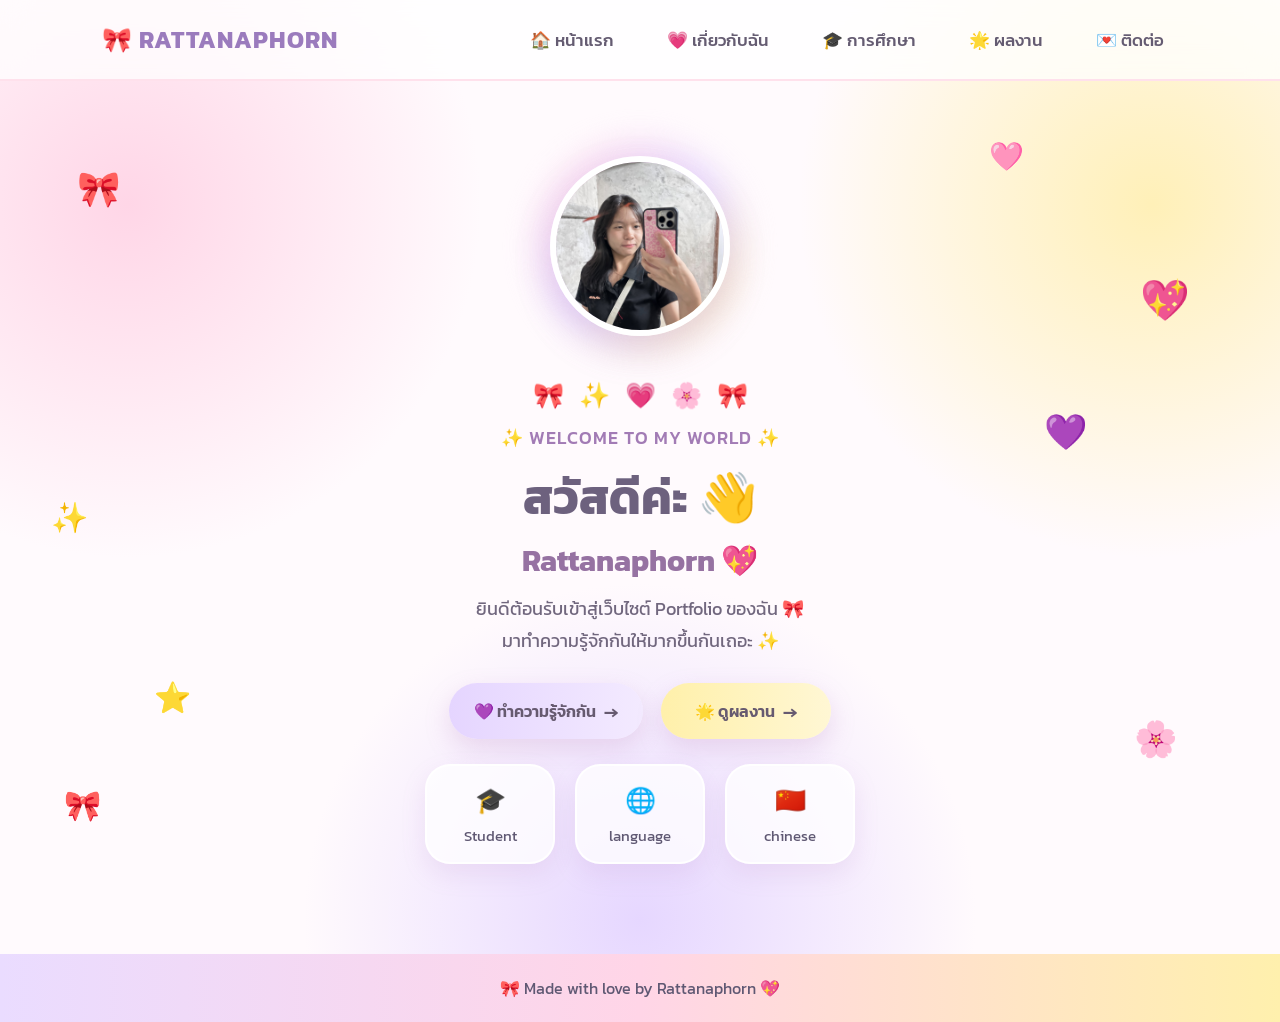
==== commit e338cd51: "index.html" ====
--- a/index.html
+++ b/index.html
@@ -167,9 +167,9 @@
 
             <div class="info-card">
 
-                <span>💖</span>
+                <span>🇨🇳</span>
 
-                <p>Dreamer</p>
+                <p>chinese</p>
 
             </div>
 
--- a/style.css
+++ b/style.css
@@ -2122,3 +2122,164 @@
     }
 
 }
+/* =========================================
+   🎀 HERO OPENING ANIMATION
+========================================= */
+
+/* รูปโปรไฟล์เด้งเข้ามา */
+.profile-wrapper {
+    opacity: 0;
+    animation: profileEnter 1.2s ease-out forwards;
+}
+
+
+/* รูปด้านในค่อย ๆ ปรากฏ */
+.profile {
+    animation: profilePop 1s ease-out 0.3s both;
+}
+
+
+/* แสงด้านหลังรูป */
+.profile-glow {
+    opacity: 0;
+    animation: glowEnter 1.5s ease-out 0.2s forwards;
+}
+
+
+/* ===============================
+   🎀 FLOAT ITEMS เข้ามาทีละอัน
+================================ */
+
+.float-item {
+    opacity: 0;
+    animation: floatEnter 0.8s ease-out forwards;
+}
+
+.item1 {
+    animation-delay: 0.2s;
+}
+
+.item2 {
+    animation-delay: 0.4s;
+}
+
+.item3 {
+    animation-delay: 0.6s;
+}
+
+.item4 {
+    animation-delay: 0.8s;
+}
+
+.item5 {
+    animation-delay: 1s;
+}
+
+.item6 {
+    animation-delay: 1.2s;
+}
+
+.item7 {
+    animation-delay: 1.4s;
+}
+
+.item8 {
+    animation-delay: 1.6s;
+}
+
+
+/* =========================================
+   ✨ KEYFRAMES
+========================================= */
+
+/* รูปสไลด์ลงมา + เด้ง */
+@keyframes profileEnter {
+
+    0% {
+        opacity: 0;
+        transform: translateY(-100px) scale(0.6) rotate(-10deg);
+    }
+
+    60% {
+        opacity: 1;
+        transform: translateY(15px) scale(1.08) rotate(3deg);
+    }
+
+    80% {
+        transform: translateY(-8px) scale(0.97) rotate(-1deg);
+    }
+
+    100% {
+        opacity: 1;
+        transform: translateY(0) scale(1) rotate(0);
+    }
+
+}
+
+
+/* 💖 กรอบรูป Pop */
+@keyframes profilePop {
+
+    0% {
+        opacity: 0;
+        transform: scale(0.5);
+    }
+
+    70% {
+        opacity: 1;
+        transform: scale(1.08);
+    }
+
+    100% {
+        opacity: 1;
+        transform: scale(1);
+    }
+
+}
+
+
+/* 🌸 แสงด้านหลัง */
+@keyframes glowEnter {
+
+    from {
+        opacity: 0;
+        transform: scale(0.4);
+    }
+
+    to {
+        opacity: 0.8;
+        transform: scale(1);
+    }
+
+}
+
+
+/* 🎀 ของตกแต่งสไลด์เข้ามา */
+@keyframes floatEnter {
+
+    from {
+        opacity: 0;
+        transform: translateY(-40px) scale(0.5);
+    }
+
+    to {
+        opacity: 1;
+        transform: translateY(0) scale(1);
+    }
+
+}
+/* ===== FIX เนื้อหาหน้าหลักไม่แสดง ===== */
+
+.hero {
+    display: flex !important;
+    opacity: 1 !important;
+    visibility: visible !important;
+}
+
+.profile-wrapper,
+.hero-content,
+.hero-text {
+    opacity: 1;
+    visibility: visible;
+}
+
